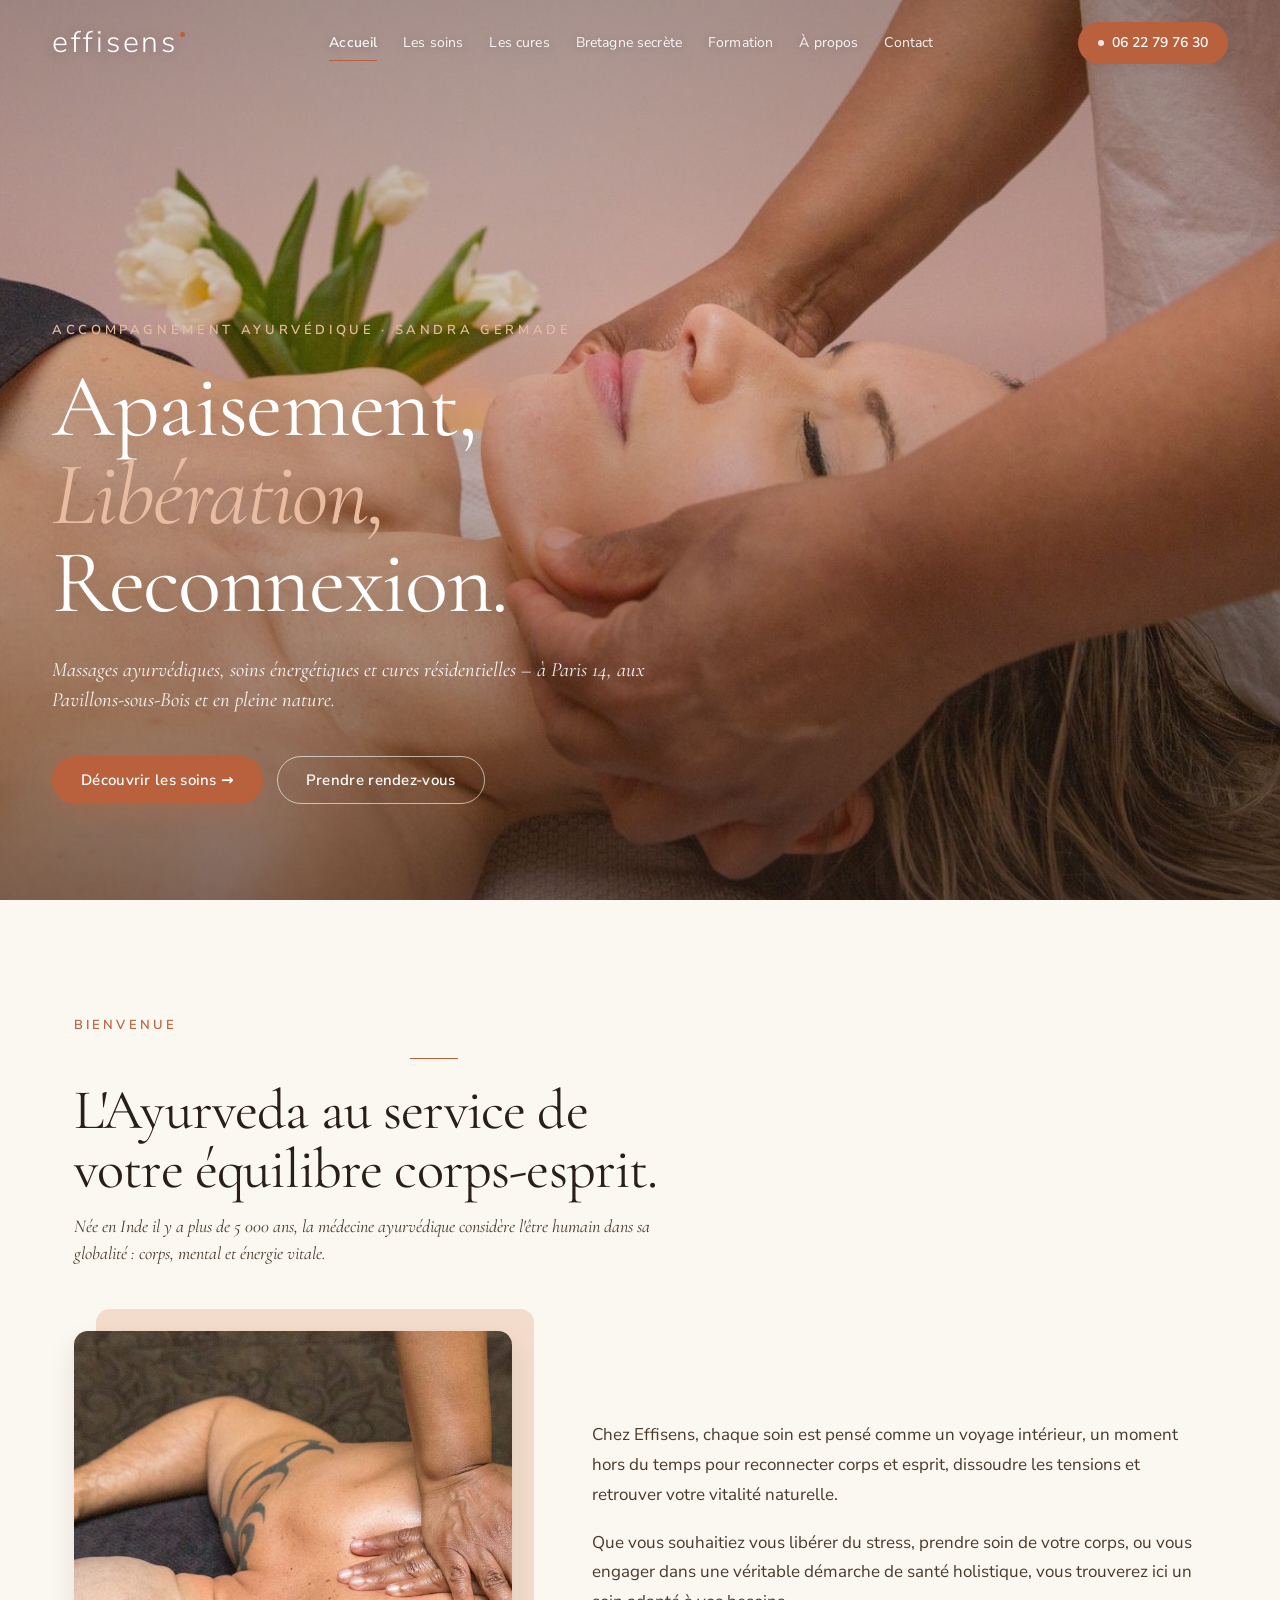
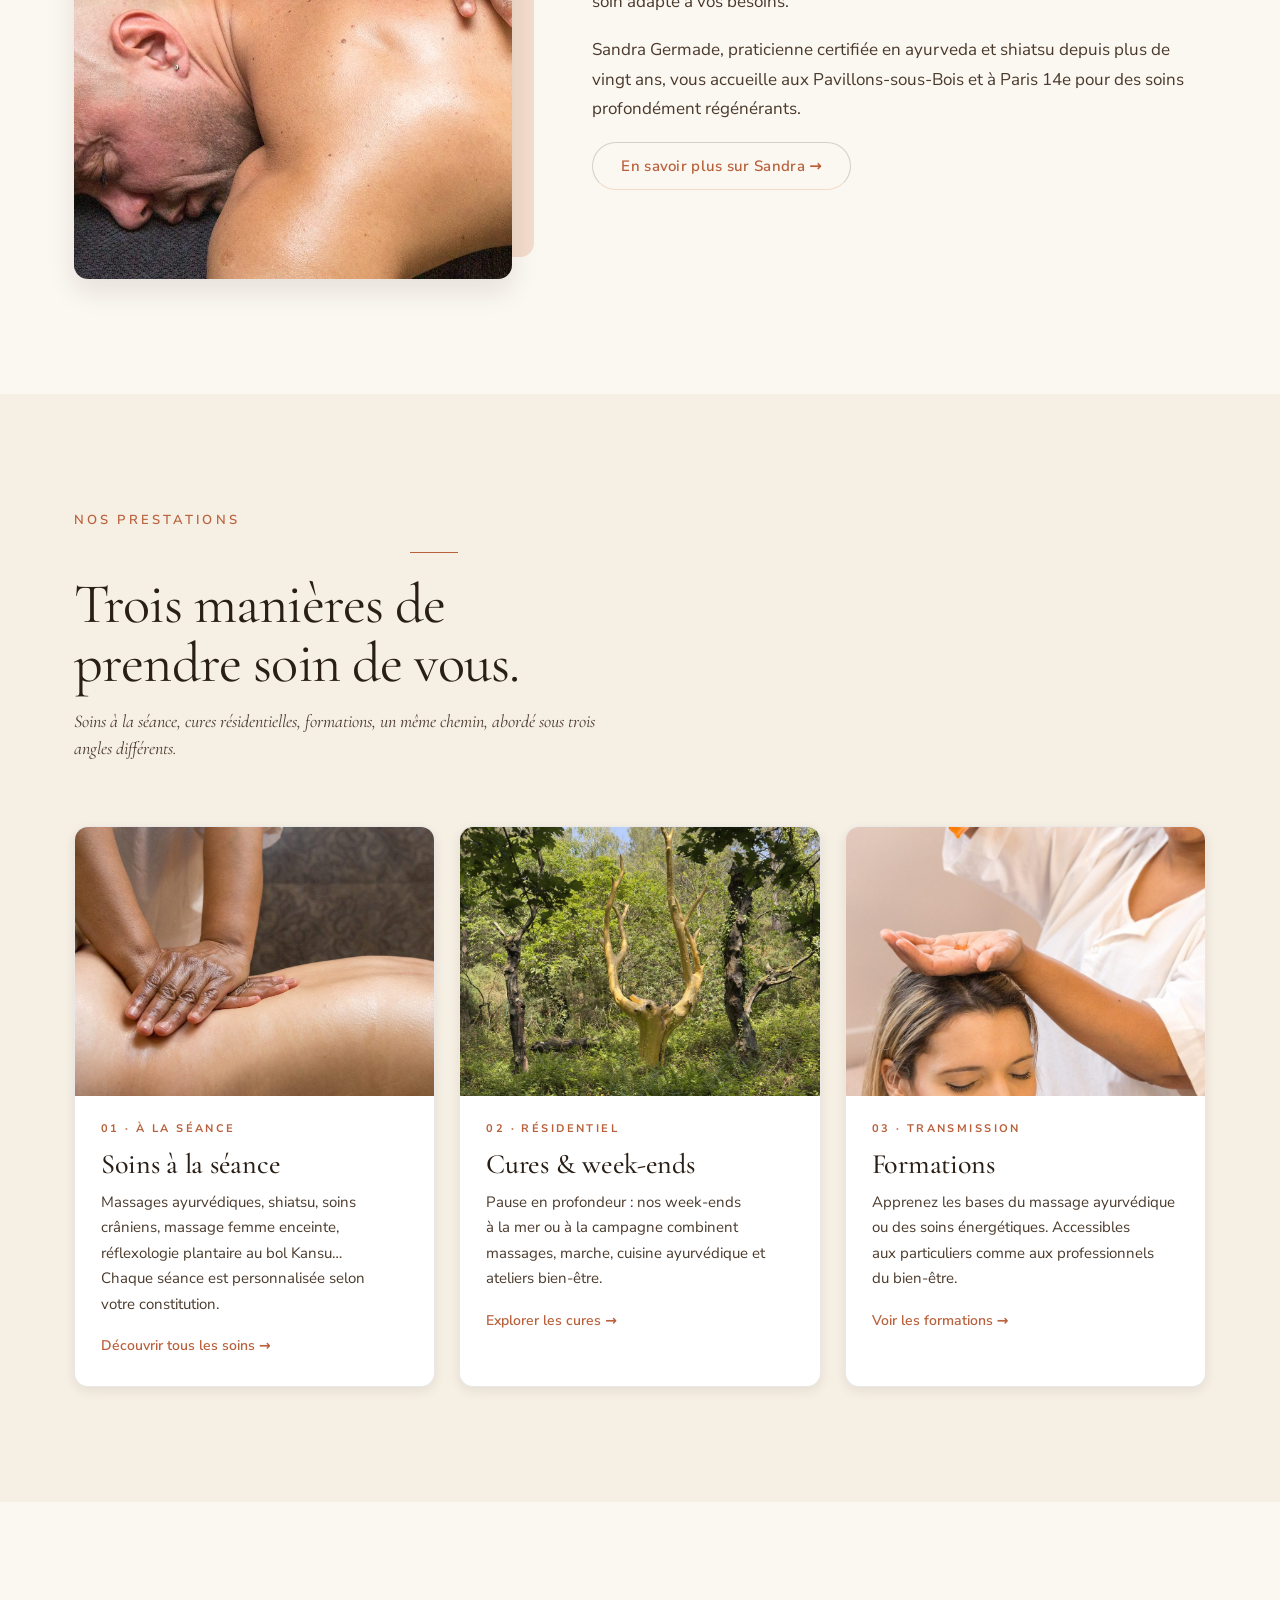
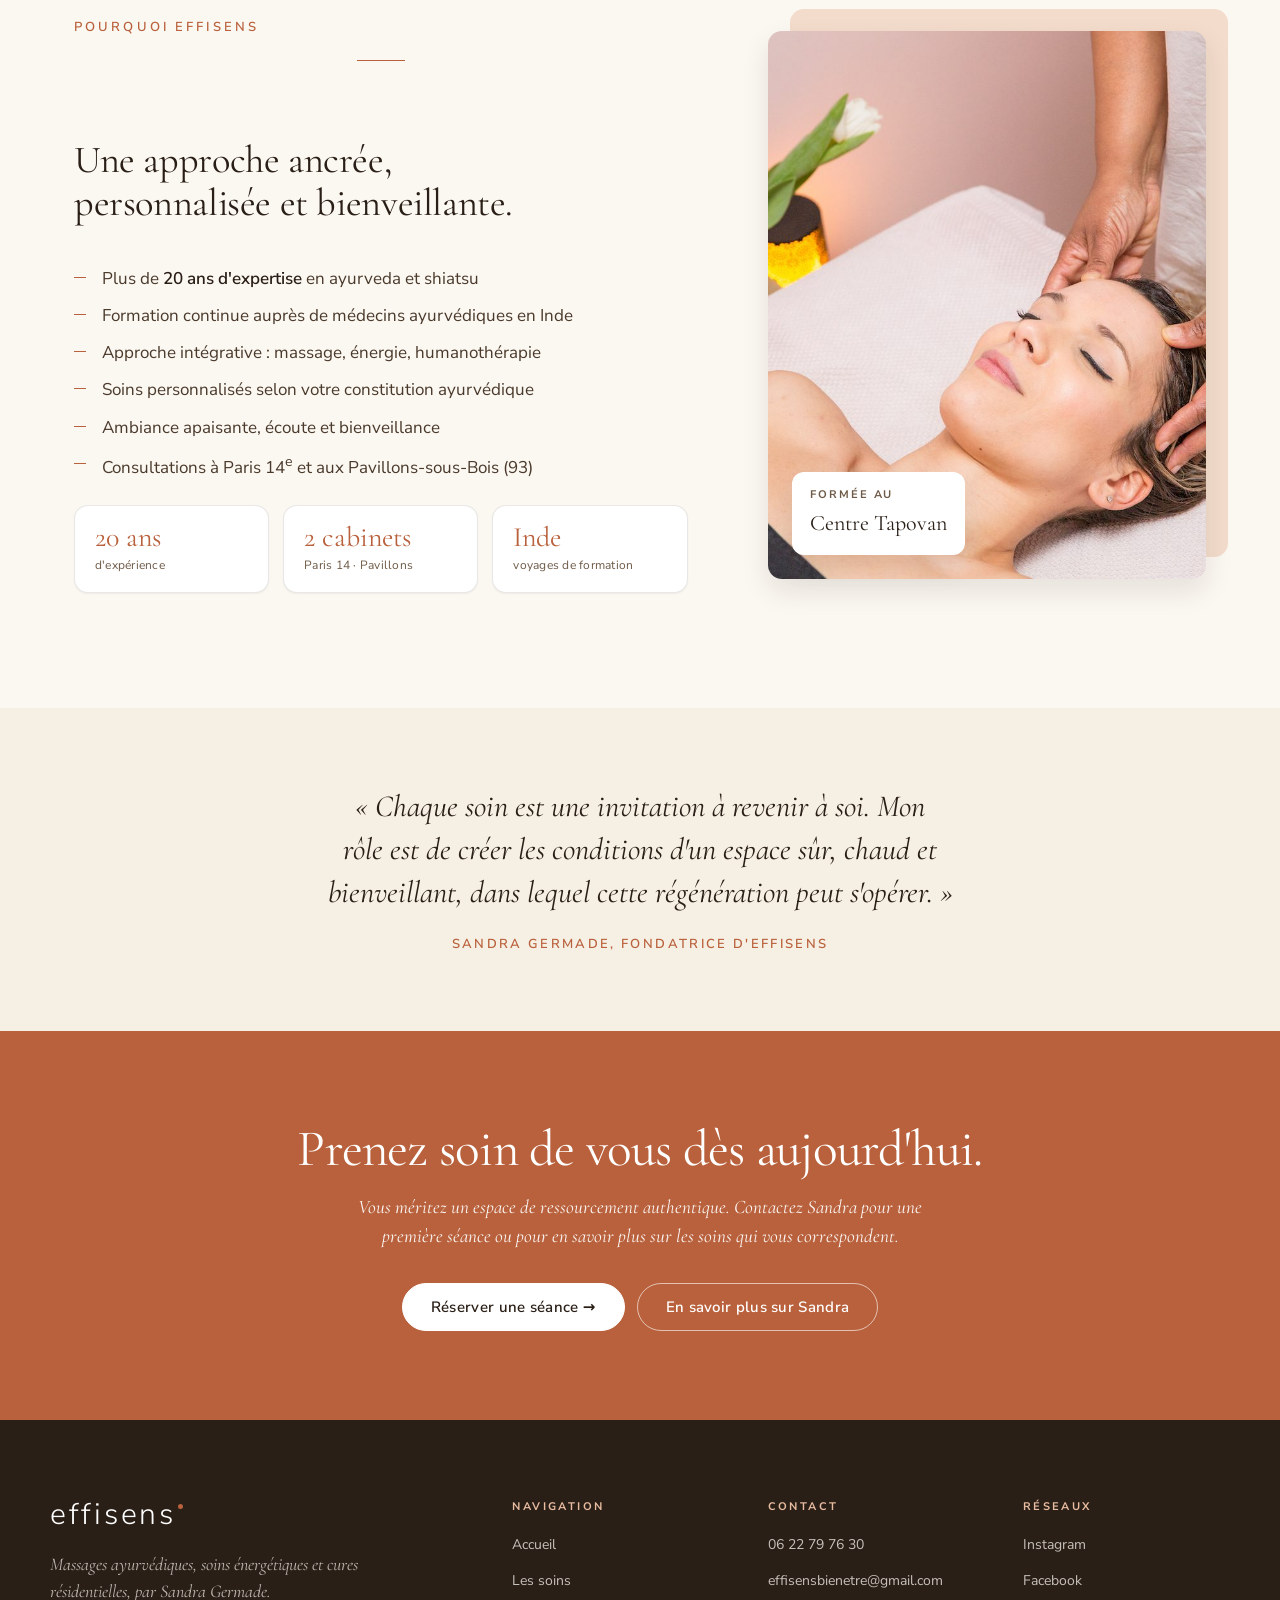
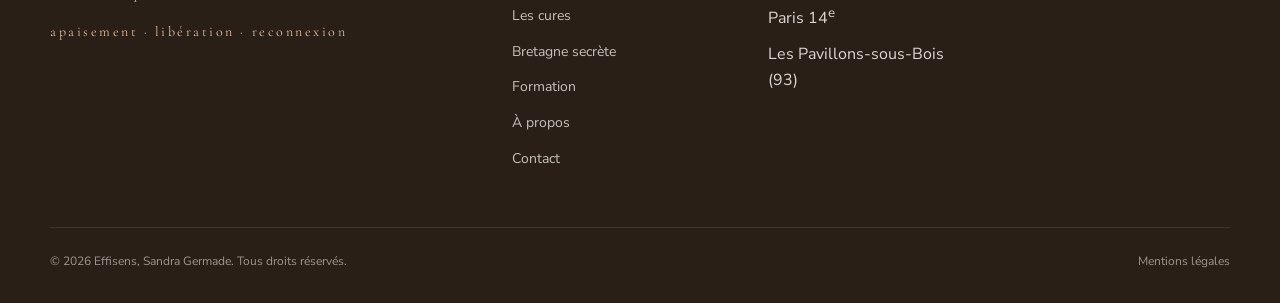
==== index.html @ 68554e36 "Add files via upload" ====
<!doctype html>
<html lang="fr">
<head>
  <meta charset="utf-8">
  <title>Effisens | Massages Ayurvédiques &amp; Soins Bien-Être – Paris &amp; IDF</title>
  <meta name="description" content="Découvrez Effisens : massages ayurvédiques, soins énergétiques, cures de bien-être et formations à Les Pavillons-sous-Bois et Paris 14e. Réservez votre séance dès aujourd'hui.">
  <meta name="viewport" content="width=device-width, initial-scale=1">
  <link rel="canonical" href="https://www.effisens.fr/">
  <link rel="icon" type="image/png" href="assets/img/schirchampi-icon.png">
  <link rel="stylesheet" href="assets/css/site.css">

  <!-- Open Graph -->
  <meta property="og:type" content="website">
  <meta property="og:locale" content="fr_FR">
  <meta property="og:site_name" content="Effisens">
  <meta property="og:title" content="Effisens, Massages Ayurvédiques &amp; Soins de Bien-Être">
  <meta property="og:description" content="Sandra Germade, praticienne certifiée en ayurveda et shiatsu depuis plus de 20 ans, vous accueille à Paris 14e et Les Pavillons-sous-Bois.">
  <meta property="og:url" content="https://www.effisens.fr/">
  <meta property="og:image" content="https://www.effisens.fr/assets/img/photos/abhyanga-1.jpg">
  <meta name="twitter:card" content="summary_large_image">

  <!-- Schema.org : LocalBusiness + HealthAndBeautyBusiness -->
  <script type="application/ld+json">
  {
    "@context": "https://schema.org",
    "@type": ["LocalBusiness", "HealthAndBeautyBusiness"],
    "name": "Effisens",
    "description": "Massages ayurvédiques, soins énergétiques, cures et formations en Île-de-France.",
    "image": "https://www.effisens.fr/assets/img/photos/abhyanga-1.jpg",
    "url": "https://www.effisens.fr/",
    "telephone": "+33-6-22-79-76-30",
    "email": "effisensbienetre@gmail.com",
    "founder": { "@type": "Person", "name": "Sandra Germade" },
    "areaServed": ["Paris", "Île-de-France", "Les Pavillons-sous-Bois"],
    "address": [
      { "@type": "PostalAddress", "addressLocality": "Les Pavillons-sous-Bois", "postalCode": "93320", "addressCountry": "FR" },
      { "@type": "PostalAddress", "addressLocality": "Paris", "postalCode": "75014", "addressCountry": "FR" }
    ],
    "openingHoursSpecification": [
      { "@type": "OpeningHoursSpecification", "dayOfWeek": ["Monday","Tuesday","Wednesday","Thursday","Friday"], "opens": "09:00", "closes": "19:00" },
      { "@type": "OpeningHoursSpecification", "dayOfWeek": ["Saturday"], "opens": "09:00", "closes": "17:00" }
    ],
    "sameAs": [
      "https://www.instagram.com/effisensbienetre",
      "https://www.facebook.com/effisens"
    ]
  }
  </script>
</head>
<body>

  <!-- Header (transparent over hero) -->
  <header class="header transparent-light">
    <div class="row">
      <a href="index.html" class="wordmark-link" aria-label="effisens, accueil">
        <span class="wordmark">effisens</span><span class="wordmark-dot"></span>
      </a>
      <nav class="nav" aria-label="Navigation principale">
        <a href="index.html" class="active">Accueil</a>
        <a href="les-soins.html">Les soins</a>
        <a href="les-cures.html">Les cures</a>
        <a href="bretagne-secrete.html">Bretagne secrète</a>
        <a href="formation.html">Formation</a>
        <a href="a-propos.html">À propos</a>
        <a href="contact.html">Contact</a>
      </nav>
      <a href="tel:+33622797630" class="cta-phone"><span class="dot"></span>06 22 79 76 30</a>
      <button class="nav-toggle" aria-label="Menu" aria-expanded="false">
        <svg width="24" height="24" viewBox="0 0 24 24" fill="none" stroke="currentColor" stroke-width="1.6" stroke-linecap="round"><path d="M4 7h16M4 12h16M4 17h16"/></svg>
      </button>
    </div>
  </header>

  <!-- HERO -->
  <section class="hero">
    <img class="hero__bg" src="assets/img/photos/sandra-studio-2.jpg" alt="">
    <div class="hero__overlay"></div>
    <div class="hero__inner">
      <div class="hero__body">
        <p class="hero__eyebrow reveal">accompagnement ayurvédique · sandra germade</p>
        <h1 class="hero__title reveal">Apaisement,<br><em>Libération,</em><br>Reconnexion.</h1>
        <p class="hero__lede reveal">
          Massages ayurvédiques, soins énergétiques et cures résidentielles –
          à Paris 14, aux Pavillons-sous-Bois et en pleine nature.
        </p>
        <div class="hero__ctas reveal">
          <a class="btn btn-primary" href="les-soins.html">Découvrir les soins  →</a>
          <a class="btn btn-ghost-light" href="contact.html">Prendre rendez-vous</a>
        </div>
      </div>
    </div>
  </section>

  <!-- INTRODUCTION -->
  <section class="section section--paper">
    <div class="container">
      <div class="opener reveal">
        <div class="eyebrow">bienvenue</div>
        <hr class="rule">
        <h2>L'Ayurveda au service de votre équilibre corps-esprit.</h2>
        <p class="lede">
          Née en Inde il y a plus de 5 000 ans, la médecine ayurvédique considère l'être humain dans sa globalité : corps, mental et énergie vitale.
        </p>
      </div>

      <div class="spacer-md"></div>

      <div class="split">
        <div class="split-media reveal">
          <div class="accent-bg" aria-hidden="true"></div>
          <img src="assets/img/photos/abhyanga-1.jpg" alt="Sandra Germade réalisant un massage ayurvédique Abhyanga">
        </div>
        <div class="prose reveal">
          <p>
            Chez Effisens, chaque soin est pensé comme un voyage intérieur, un moment hors du temps pour reconnecter corps et esprit,
            dissoudre les tensions et retrouver votre vitalité naturelle.
          </p>
          <p>
            Que vous souhaitiez vous libérer du stress, prendre soin de votre corps, ou vous engager dans une véritable démarche de santé holistique,
            vous trouverez ici un soin adapté à vos besoins.
          </p>
          <p>
            Sandra Germade, praticienne certifiée en ayurveda et shiatsu depuis plus de vingt ans,
            vous accueille aux Pavillons-sous-Bois et à Paris 14e pour des soins profondément régénérants.
          </p>
          <a class="btn btn-ghost" href="a-propos.html">En savoir plus sur Sandra  →</a>
        </div>
      </div>
    </div>
  </section>

  <!-- TROIS OFFRES / PILIERS -->
  <section class="section section--paper-2">
    <div class="container">
      <div class="opener reveal">
        <div class="eyebrow">nos prestations</div>
        <hr class="rule">
        <h2>Trois manières de prendre soin de vous.</h2>
        <p class="lede">
          Soins à la séance, cures résidentielles, formations, un même chemin, abordé sous trois angles différents.
        </p>
      </div>

      <div class="pillars">
        <article class="card reveal">
          <div class="card__media"><img src="assets/img/photos/abhyanga-3.jpg" alt="Massage ayurvédique Abhyanga"></div>
          <div class="card__body">
            <div class="card__eyebrow">01 · à la séance</div>
            <h3 class="card__title">Soins à la séance</h3>
            <p>Massages ayurvédiques, shiatsu, soins crâniens, massage femme enceinte, réflexologie plantaire au bol Kansu… Chaque séance est personnalisée selon votre constitution.</p>
            <a class="card__cta" href="les-soins.html">Découvrir tous les soins  →</a>
          </div>
        </article>

        <article class="card reveal">
          <div class="card__media"><img src="assets/img/broceliande/foret-lumiere.jpg" alt="Cure ayurvédique Effisens en forêt de Brocéliande"></div>
          <div class="card__body">
            <div class="card__eyebrow">02 · résidentiel</div>
            <h3 class="card__title">Cures &amp; week-ends</h3>
            <p>Pause en profondeur : nos week-ends à la mer ou à la campagne combinent massages, marche, cuisine ayurvédique et ateliers bien-être.</p>
            <a class="card__cta" href="les-cures.html">Explorer les cures  →</a>
          </div>
        </article>

        <article class="card reveal">
          <div class="card__media"><img src="assets/img/photos/schirchampi-2.jpg" alt="Formation massage ayurvédique"></div>
          <div class="card__body">
            <div class="card__eyebrow">03 · transmission</div>
            <h3 class="card__title">Formations</h3>
            <p>Apprenez les bases du massage ayurvédique ou des soins énergétiques. Accessibles aux particuliers comme aux professionnels du bien-être.</p>
            <a class="card__cta" href="formation.html">Voir les formations  →</a>
          </div>
        </article>
      </div>
    </div>
  </section>

  <!-- POURQUOI EFFISENS -->
  <section class="section section--paper">
    <div class="container">
      <div class="split split--reverse">
        <div class="prose reveal">
          <div class="opener" style="max-width:none">
            <div class="eyebrow">pourquoi Effisens</div>
            <hr class="rule">
            <h2>Une approche ancrée, personnalisée et bienveillante.</h2>
          </div>
          <ul style="margin-top:24px">
            <li>Plus de <strong>20 ans d'expertise</strong> en ayurveda et shiatsu</li>
            <li>Formation continue auprès de médecins ayurvédiques en Inde</li>
            <li>Approche intégrative : massage, énergie, humanothérapie</li>
            <li>Soins personnalisés selon votre constitution ayurvédique</li>
            <li>Ambiance apaisante, écoute et bienveillance</li>
            <li>Consultations à Paris 14<sup>e</sup> et aux Pavillons-sous-Bois (93)</li>
          </ul>
          <div class="stats">
            <div class="stat"><div class="num">20 ans</div><div class="lab">d'expérience</div></div>
            <div class="stat"><div class="num">2 cabinets</div><div class="lab">Paris 14 · Pavillons</div></div>
            <div class="stat"><div class="num">Inde</div><div class="lab">voyages de formation</div></div>
          </div>
        </div>
        <div class="split-media reveal">
          <div class="accent-bg" aria-hidden="true"></div>
          <img src="assets/img/photos/schirchampi-4.jpg" alt="Sandra Germade, praticienne Ayurvéda">
          <div class="badge">
            <div class="label">formée au</div>
            <div class="value">Centre Tapovan</div>
          </div>
        </div>
      </div>
    </div>
  </section>

  <!-- TÉMOIGNAGE PHARE -->
  <section class="pull-quote">
    <blockquote>
      «&nbsp;Chaque soin est une invitation à revenir à soi. Mon rôle est de créer les conditions d'un espace sûr, chaud et bienveillant, dans lequel cette régénération peut s'opérer.&nbsp;»
    </blockquote>
    <cite>Sandra Germade, Fondatrice d'Effisens</cite>
  </section>

  <!-- CTA -->
  <section class="cta-strip">
    <h2>Prenez soin de vous dès aujourd'hui.</h2>
    <p>Vous méritez un espace de ressourcement authentique. Contactez Sandra pour une première séance ou pour en savoir plus sur les soins qui vous correspondent.</p>
    <div class="btns">
      <a class="btn btn-secondary" href="contact.html" style="background:#fff;color:var(--ink-900);border-color:#fff">Réserver une séance  →</a>
      <a class="btn btn-ghost-light" href="a-propos.html">En savoir plus sur Sandra</a>
    </div>
  </section>

  <!-- FOOTER -->
  <footer class="footer">
    <div class="footer-inner">
      <div class="brand">
        <a href="index.html" class="wordmark-link" aria-label="effisens, accueil">
          <span class="wordmark" style="color:#fff">effisens</span><span class="wordmark-dot"></span>
        </a>
        <p class="tagline">Massages ayurvédiques, soins énergétiques et cures résidentielles, par Sandra Germade.</p>
        <p class="mantra">apaisement · libération · reconnexion</p>
      </div>
      <div>
        <h4>Navigation</h4>
        <ul>
          <li><a href="index.html">Accueil</a></li>
          <li><a href="les-soins.html">Les soins</a></li>
          <li><a href="les-cures.html">Les cures</a></li>
          <li><a href="bretagne-secrete.html">Bretagne secrète</a></li>
          <li><a href="formation.html">Formation</a></li>
          <li><a href="a-propos.html">À propos</a></li>
          <li><a href="contact.html">Contact</a></li>
        </ul>
      </div>
      <div>
        <h4>Contact</h4>
        <ul>
          <li><a href="tel:+33622797630">06 22 79 76 30</a></li>
          <li><a href="mailto:effisensbienetre@gmail.com">effisensbienetre@gmail.com</a></li>
          <li>Paris 14<sup>e</sup></li>
          <li>Les Pavillons-sous-Bois (93)</li>
        </ul>
      </div>
      <div>
        <h4>Réseaux</h4>
        <ul>
          <li><a href="https://www.instagram.com/effisensbienetre" target="_blank" rel="noopener">Instagram</a></li>
          <li><a href="https://www.facebook.com/effisens" target="_blank" rel="noopener">Facebook</a></li>
        </ul>
      </div>
    </div>
    <div class="footer-bottom">
      <div>© <span id="year"></span> Effisens, Sandra Germade. Tous droits réservés.</div>
      <div><a href="mentions-legales.html">Mentions légales</a></div>
    </div>
  </footer>

  <script>document.getElementById('year').textContent = new Date().getFullYear();</script>
  <script src="assets/js/site.js" defer></script>
</body>
</html>
---- assets/css/site.css ----
/* ============================================================
   Effisens, Site stylesheet
   Built on tokens.css (Effisens Design System).
   ============================================================ */

@import url('./tokens.css');

/* ---------------- Reset / base ---------------- */
*, *::before, *::after { box-sizing: border-box; }
html { scroll-behavior: smooth; }
body {
  margin: 0;
  padding: 0;
  background: var(--paper);
  color: var(--fg-1);
  font-family: var(--font-body);
  -webkit-font-smoothing: antialiased;
  text-rendering: optimizeLegibility;
}
img { max-width: 100%; display: block; }
button { font-family: inherit; }
section[id] { scroll-margin-top: 88px; }

/* ---------------- Container & rhythm ---------------- */
.container { max-width: 1180px; margin: 0 auto; padding: 0 24px; }
.container-narrow { max-width: 760px; margin: 0 auto; padding: 0 24px; }

.section { padding: clamp(64px, 9vw, 128px) 0; }
.section--paper { background: var(--paper); }
.section--paper-2 { background: var(--paper-2); }
.section--ink { background: var(--ink-900); color: var(--paper); }
.section--ink h1, .section--ink h2, .section--ink h3, .section--ink h4 { color: #fff; }

/* ---------------- Section opener (eyebrow + rule + title + lede) ---------------- */
.opener { display: flex; flex-direction: column; gap: 14px; max-width: 720px; }
.opener.center { align-items: center; text-align: center; margin: 0 auto; max-width: 760px; }
.opener .eyebrow {
  font-family: var(--font-body);
  font-size: 13px;
  font-weight: 600;
  letter-spacing: 0.24em;
  text-transform: uppercase;
  color: var(--accent);
}
.opener .rule { width: 48px; height: 1px; background: var(--accent); border: 0; }
.opener h1, .opener h2 {
  font-family: var(--font-display);
  font-weight: 400;
  font-size: clamp(34px, 4.4vw, 60px);
  line-height: 1.05;
  letter-spacing: -0.015em;
  margin: 0;
  color: var(--fg-1);
  text-wrap: balance;
}
.opener .lede {
  font-family: var(--font-display);
  font-style: italic;
  font-size: clamp(18px, 1.4vw, 22px);
  line-height: 1.5;
  color: var(--fg-2);
  margin: 0;
  max-width: 620px;
}
.section--ink .opener .eyebrow,
.section--ink .opener .rule { color: var(--terracotta-200); background: var(--terracotta-200); }
.section--ink .opener .lede { color: rgba(255,255,255,0.85); }

/* ---------------- Header ---------------- */
.header {
  position: fixed; top: 0; left: 0; right: 0; z-index: 80;
  background: rgba(251, 247, 241, 0);
  border-bottom: 1px solid transparent;
  transition: background 280ms var(--ease-out),
              border-color 280ms var(--ease-out),
              backdrop-filter 280ms var(--ease-out),
              padding 280ms var(--ease-out);
}
.header.scrolled,
.header.solid {
  background: rgba(251, 247, 241, 0.86);
  backdrop-filter: blur(14px);
  -webkit-backdrop-filter: blur(14px);
  border-bottom: 1px solid var(--border-1);
}
.header .row {
  max-width: 1240px; margin: 0 auto;
  padding: 22px 32px;
  display: flex; align-items: center; justify-content: space-between; gap: 24px;
  transition: padding 280ms var(--ease-out);
}
.header.scrolled .row,
.header.solid .row { padding: 14px 32px; }
.wordmark-link { display: inline-flex; align-items: flex-start; gap: 2px; text-decoration: none; line-height: 1; }
.wordmark {
  font-family: var(--font-body);
  font-weight: 300;
  font-size: 30px;
  letter-spacing: 0.09em;
  text-transform: lowercase;
  color: var(--ink-900);
  transition: color 280ms var(--ease-out), font-size 280ms var(--ease-out);
}
.wordmark-dot {
  width: 5px; height: 5px; border-radius: 50%;
  background: var(--terracotta-500);
  margin-top: 4px;
}
.header.transparent-light .wordmark { color: #fff; text-shadow: 0 1px 12px rgba(0,0,0,0.25); }
.header.scrolled .wordmark,
.header.solid .wordmark { color: var(--ink-900); font-size: 26px; text-shadow: none; }

.nav { display: flex; gap: 26px; align-items: center; }
.nav a {
  font-family: var(--font-body);
  font-size: 14px;
  font-weight: 400;
  letter-spacing: 0.01em;
  color: var(--fg-2);
  text-decoration: none;
  padding: 6px 0;
  border-bottom: 1px solid transparent;
  transition: color 220ms var(--ease-out), border-color 220ms var(--ease-out);
}
.header.transparent-light .nav a { color: rgba(255,255,255,0.92); text-shadow: 0 1px 8px rgba(0,0,0,0.25); }
.header.scrolled .nav a,
.header.solid .nav a { color: var(--fg-2); text-shadow: none; }
.nav a:hover { color: var(--accent); }
.nav a.active { color: var(--accent); font-weight: 600; border-bottom-color: var(--accent); }

.cta-phone {
  display: inline-flex; align-items: center; gap: 8px;
  font-family: var(--font-body); font-size: 14px; font-weight: 600;
  color: #fff; background: var(--accent);
  padding: 10px 20px; border-radius: 999px;
  text-decoration: none; box-shadow: var(--shadow-2);
  transition: background 220ms var(--ease-out);
}
.cta-phone:hover { background: var(--accent-hover); color: #fff; text-decoration: none; }
.cta-phone .dot { width: 6px; height: 6px; border-radius: 50%; background: rgba(255,255,255,0.85); }

/* Mobile nav toggle */
.nav-toggle {
  display: none;
  background: none; border: 0; padding: 8px; cursor: pointer;
  color: var(--fg-1);
}
.nav-toggle svg { display: block; }
.header.transparent-light .nav-toggle { color: #fff; }

@media (max-width: 880px) {
  .nav { display: none; }
  .cta-phone { display: none; }
  .nav-toggle { display: inline-flex; }
  .header .row { padding: 16px 20px; }
  .nav.open {
    display: flex; flex-direction: column; gap: 0;
    position: absolute; top: 100%; left: 0; right: 0;
    background: var(--paper); border-bottom: 1px solid var(--border-1);
    padding: 12px 20px 20px;
  }
  .nav.open a {
    padding: 12px 0; border-bottom: 1px solid var(--border-1);
    color: var(--fg-1);
  }
  .nav.open a:last-child { border-bottom: 0; }
}

/* ---------------- Buttons ---------------- */
.btn {
  display: inline-flex; align-items: center; gap: 10px;
  font-family: var(--font-body); font-weight: 600; font-size: 15px;
  padding: 14px 28px; border-radius: 999px; border: 1px solid transparent;
  cursor: pointer; text-decoration: none;
  transition: background 220ms var(--ease-out), color 220ms var(--ease-out),
              border-color 220ms var(--ease-out), box-shadow 220ms var(--ease-out);
  letter-spacing: 0.02em; line-height: 1.2;
}
.btn-primary { background: var(--accent); color: #fff; box-shadow: 0 10px 30px -8px rgba(185,97,60,0.45); }
.btn-primary:hover { background: var(--accent-hover); color: #fff; text-decoration: none; }
.btn-secondary { background: var(--paper-2); color: var(--ink-900); border-color: var(--ink-900); }
.btn-secondary:hover { background: var(--ink-900); color: #fff; text-decoration: none; }
.btn-ghost { background: transparent; color: var(--fg-1); border-color: var(--border-2); }
.btn-ghost:hover { color: var(--accent); border-color: var(--accent); text-decoration: none; }
.btn-ghost-light { background: transparent; color: #fff; border-color: rgba(255,255,255,0.6); }
.btn-ghost-light:hover { background: rgba(255,255,255,0.1); color: #fff; text-decoration: none; }

/* ---------------- Hero (per-page) ---------------- */
.hero {
  position: relative;
  min-height: 100vh;
  overflow: hidden;
  background: var(--ink-900);
  isolation: isolate;
}
.hero--short { min-height: 70vh; }
.hero__bg {
  position: absolute; inset: 0;
  width: 100%; height: 100%;
  object-fit: cover;
  transform: scale(1.04);
  z-index: -2;
}
.hero__overlay {
  position: absolute; inset: 0;
  background: linear-gradient(180deg, rgba(42,31,23,0.35) 0%, rgba(42,31,23,0.15) 35%, rgba(42,31,23,0.55) 100%);
  z-index: -1;
}
.hero__inner {
  position: relative;
  max-width: 1240px; margin: 0 auto;
  padding: 0 32px;
  min-height: inherit;
  display: flex; align-items: flex-end;
  color: #fff;
}
.hero--short .hero__inner { align-items: center; padding-top: 140px; padding-bottom: 80px; min-height: 70vh; }
.hero__body { max-width: 780px; padding-bottom: 96px; }
.hero--short .hero__body { padding-bottom: 0; }
.hero__eyebrow {
  font-family: var(--font-body); font-size: 13px; font-weight: 600;
  letter-spacing: 0.28em; text-transform: uppercase;
  color: var(--terracotta-200);
  margin: 0 0 22px;
}
.hero__title {
  font-family: var(--font-display); font-weight: 400;
  font-size: clamp(46px, 7vw, 112px); line-height: 0.98;
  letter-spacing: -0.015em; margin: 0;
  color: #fff;
  text-shadow: 0 2px 30px rgba(0,0,0,0.2);
  text-wrap: balance;
}
.hero__title em { font-style: italic; color: var(--terracotta-200); }
.hero__lede {
  font-family: var(--font-display); font-style: italic;
  font-size: clamp(18px, 1.6vw, 26px); line-height: 1.5;
  margin: 28px 0 0; max-width: 600px;
  color: rgba(255,255,255,0.94);
}
.hero__ctas { display: flex; gap: 14px; flex-wrap: wrap; margin-top: 40px; }

/* ---------------- Cards ---------------- */
.cards-grid { display: grid; gap: 24px; }
.cards-grid--3 { grid-template-columns: repeat(3, 1fr); }
.cards-grid--2 { grid-template-columns: repeat(2, 1fr); }
.cards-grid--4 { grid-template-columns: repeat(4, 1fr); }
@media (max-width: 980px) {
  .cards-grid--3, .cards-grid--4 { grid-template-columns: repeat(2, 1fr); }
}
@media (max-width: 640px) {
  .cards-grid--2, .cards-grid--3, .cards-grid--4 { grid-template-columns: 1fr; }
}

.card {
  background: #fff;
  border: 1px solid var(--border-1);
  border-radius: 14px;
  box-shadow: var(--shadow-2);
  overflow: hidden;
  display: flex; flex-direction: column;
  transition: box-shadow var(--dur-base) var(--ease-out);
}
.card:hover { box-shadow: var(--shadow-3); }
.card__media { overflow: hidden; aspect-ratio: 4 / 3; }
.card__media img {
  width: 100%; height: 100%; object-fit: cover;
  transition: transform var(--dur-slow) var(--ease-out);
}
.card:hover .card__media img { transform: scale(1.04); }
.card__body { padding: 24px 26px 28px; display: flex; flex-direction: column; gap: 10px; flex: 1; }
.card__eyebrow {
  font-family: var(--font-body); font-size: 11px; font-weight: 700;
  letter-spacing: 0.22em; text-transform: uppercase;
  color: var(--accent);
}
.card__title {
  font-family: var(--font-display); font-weight: 500;
  font-size: 28px; line-height: 1.15;
  margin: 0; color: var(--fg-1);
}
.card__body p {
  font-family: var(--font-body); font-size: 15px; line-height: 1.7;
  color: var(--fg-2); margin: 0;
}
.card__meta {
  display: flex; align-items: center; gap: 10px;
  margin-top: 8px;
  font-size: 13px; font-weight: 600;
  color: var(--accent); letter-spacing: 0.02em;
}
.card__meta .pip {
  width: 4px; height: 4px; border-radius: 50%;
  background: var(--terracotta-300);
}
.card__cta {
  margin-top: 8px;
  font-family: var(--font-body); font-size: 14px; font-weight: 600;
  color: var(--accent); text-decoration: none;
}
.card__cta:hover { text-decoration: underline; text-underline-offset: 3px; }

/* ---------------- Prose / Long-form ---------------- */
.prose { max-width: 720px; }
.prose h2 {
  font-family: var(--font-display); font-weight: 400;
  font-size: clamp(28px, 3vw, 40px);
  line-height: 1.12; margin: 56px 0 16px;
  letter-spacing: -0.01em; color: var(--fg-1);
}
.prose h3 {
  font-family: var(--font-display); font-weight: 500;
  font-size: clamp(22px, 2vw, 28px);
  margin: 36px 0 12px; color: var(--fg-1); line-height: 1.25;
}
.prose p {
  font-family: var(--font-body); font-size: 17px;
  line-height: 1.75; color: var(--fg-2);
  margin: 0 0 18px; text-wrap: pretty;
}
.prose ul {
  list-style: none; padding: 0; margin: 0 0 24px;
  display: flex; flex-direction: column; gap: 10px;
}
.prose ul li {
  font-family: var(--font-body); font-size: 17px; line-height: 1.6;
  color: var(--fg-2); padding-left: 28px; position: relative;
}
.prose ul li::before {
  content: ""; position: absolute; left: 0; top: 12px;
  width: 12px; height: 1px; background: var(--accent);
}
.prose strong { color: var(--fg-1); font-weight: 600; }
.prose a { color: var(--accent); text-decoration: none; border-bottom: 1px solid var(--accent-soft); }
.prose a:hover { border-bottom-color: var(--accent); }

.prose-meta {
  font-family: var(--font-body); font-size: 14px; font-weight: 600;
  color: var(--accent); letter-spacing: 0.02em;
  margin: 8px 0 24px;
}
.prose-meta .pip { display: inline-block; width: 4px; height: 4px; border-radius: 50%; background: var(--terracotta-300); margin: 0 10px; vertical-align: middle; }

/* ---------------- Two-column layouts ---------------- */
.split {
  display: grid;
  grid-template-columns: 5fr 7fr;
  gap: 80px;
  align-items: center;
}
.split--reverse { grid-template-columns: 7fr 5fr; }
@media (max-width: 880px) {
  .split, .split--reverse { grid-template-columns: 1fr; gap: 40px; }
}
.split-media { position: relative; }
.split-media img {
  width: 100%; aspect-ratio: 4 / 5;
  object-fit: cover; border-radius: 14px;
  box-shadow: var(--shadow-3);
}
.split-media .accent-bg {
  position: absolute; inset: -22px -22px 22px 22px;
  background: var(--terracotta-100); border-radius: 14px; z-index: 0;
}
.split-media img { position: relative; z-index: 1; }
.split-media .badge {
  position: absolute; bottom: 24px; left: 24px; z-index: 2;
  background: #fff; padding: 14px 18px; border-radius: 12px;
  box-shadow: var(--shadow-3);
}
.split-media .badge .label {
  font-family: var(--font-body); font-size: 11px; font-weight: 700;
  color: var(--fg-3); letter-spacing: 0.18em; text-transform: uppercase;
}
.split-media .badge .value {
  font-family: var(--font-display); font-size: 22px;
  color: var(--fg-1); margin-top: 2px;
}

/* ---------------- Stat chips ---------------- */
.stats { display: flex; gap: 14px; margin-top: 24px; flex-wrap: wrap; }
.stat {
  background: #fff; border-radius: 14px;
  padding: 16px 20px;
  border: 1px solid var(--border-1);
  box-shadow: var(--shadow-1);
  flex: 1; min-width: 130px;
}
.stat .num {
  font-family: var(--font-display); font-size: 28px;
  color: var(--accent); line-height: 1.1;
}
.stat .lab {
  font-family: var(--font-body); font-size: 12px;
  color: var(--fg-3); margin-top: 4px; letter-spacing: 0.02em;
}

/* ---------------- FAQ accordion ---------------- */
.faq { display: flex; flex-direction: column; max-width: 820px; margin: 0 auto; }
.faq details {
  border-bottom: 1px solid var(--border-1);
  padding: 22px 0;
}
.faq details summary {
  list-style: none;
  cursor: pointer;
  display: flex; align-items: center; justify-content: space-between; gap: 24px;
  font-family: var(--font-display); font-weight: 500;
  font-size: clamp(18px, 1.7vw, 22px);
  color: var(--fg-1);
  line-height: 1.3;
}
.faq details summary::-webkit-details-marker { display: none; }
.faq details summary::after {
  content: "+"; font-family: var(--font-body); font-weight: 300;
  font-size: 28px; color: var(--accent);
  transition: transform 240ms var(--ease-out);
}
.faq details[open] summary::after { content: "−"; }
.faq details p {
  font-family: var(--font-body); font-size: 16px; line-height: 1.7;
  color: var(--fg-2); margin: 14px 0 0; max-width: 720px;
}

/* ---------------- Newsletter / CTA strip ---------------- */
.cta-strip {
  background: var(--accent);
  color: #fff;
  padding: clamp(56px, 7vw, 96px) 24px;
  text-align: center;
}
.cta-strip h2 {
  font-family: var(--font-display); font-weight: 400;
  font-size: clamp(32px, 4vw, 52px); line-height: 1.1;
  margin: 0 0 16px; color: #fff;
  letter-spacing: -0.015em; text-wrap: balance;
}
.cta-strip p {
  font-family: var(--font-display); font-style: italic;
  font-size: clamp(18px, 1.5vw, 22px); line-height: 1.5;
  color: rgba(255,255,255,0.94);
  margin: 0 auto 32px; max-width: 600px;
}
.cta-strip .btns { display: flex; gap: 12px; justify-content: center; flex-wrap: wrap; }

/* ---------------- Forms ---------------- */
.form { display: grid; gap: 16px; max-width: 720px; }
.form-row { display: grid; grid-template-columns: 1fr 1fr; gap: 16px; }
@media (max-width: 640px) { .form-row { grid-template-columns: 1fr; } }
.field { display: flex; flex-direction: column; gap: 6px; }
.field label {
  font-family: var(--font-body); font-size: 11px; font-weight: 700;
  text-transform: uppercase; letter-spacing: 0.18em;
  color: var(--fg-3);
}
.field input, .field select, .field textarea {
  font-family: var(--font-body); font-size: 16px;
  padding: 14px 16px;
  border: 1px solid var(--border-2);
  border-radius: 8px;
  background: var(--paper);
  color: var(--fg-1);
  transition: border-color 200ms var(--ease-out), box-shadow 200ms var(--ease-out);
}
.field textarea { resize: vertical; min-height: 140px; }
.field input:focus, .field select:focus, .field textarea:focus {
  outline: none;
  border-color: var(--accent);
  box-shadow: 0 0 0 3px var(--accent-soft);
}

/* ---------------- Info grid ---------------- */
.info-grid {
  display: grid; grid-template-columns: repeat(2, 1fr); gap: 24px;
}
@media (max-width: 640px) { .info-grid { grid-template-columns: 1fr; } }
.info-card {
  background: var(--paper); border: 1px solid var(--border-1);
  border-radius: 14px; padding: 28px;
  display: flex; flex-direction: column; gap: 8px;
}
.info-card h3 {
  font-family: var(--font-display); font-weight: 500;
  font-size: 22px; margin: 0; color: var(--fg-1); line-height: 1.25;
}
.info-card .meta {
  font-family: var(--font-body); font-size: 11px; font-weight: 700;
  text-transform: uppercase; letter-spacing: 0.22em;
  color: var(--accent);
}
.info-card p {
  font-family: var(--font-body); font-size: 15px; line-height: 1.7;
  color: var(--fg-2); margin: 0;
}
.info-card a { color: var(--accent); }

/* ---------------- Timeline ---------------- */
.timeline { display: flex; flex-direction: column; }
.timeline .step {
  display: grid; grid-template-columns: 120px 1fr;
  gap: 32px;
  padding: 24px 0;
  border-bottom: 1px solid var(--border-1);
}
.timeline .step:last-child { border-bottom: 0; }
.timeline .step .time {
  font-family: var(--font-display); font-size: 26px;
  color: var(--accent);
}
.timeline .step h4 {
  font-family: var(--font-display); font-weight: 500;
  font-size: 22px; margin: 0 0 6px; color: var(--fg-1);
}
.timeline .step p {
  font-family: var(--font-body); font-size: 15px; line-height: 1.7;
  color: var(--fg-2); margin: 0;
}
@media (max-width: 640px) {
  .timeline .step { grid-template-columns: 1fr; gap: 6px; }
}

/* ---------------- Pillars (3 image cards) ---------------- */
.pillars { display: grid; grid-template-columns: repeat(3, 1fr); gap: 24px; margin-top: 64px; }
@media (max-width: 880px) { .pillars { grid-template-columns: 1fr; } }

/* ---------------- Quote / testimonial ---------------- */
.quote {
  background: #fff; border: 1px solid var(--border-1);
  border-radius: 14px; box-shadow: var(--shadow-2);
  padding: 32px;
}
.quote blockquote {
  margin: 0; font-family: var(--font-display); font-style: italic;
  font-size: clamp(18px, 1.7vw, 22px); line-height: 1.6;
  color: var(--fg-1); text-wrap: pretty;
}
.quote .src {
  margin-top: 16px;
  font-family: var(--font-body); font-size: 13px; font-weight: 600;
  color: var(--accent); letter-spacing: 0.04em;
}

/* ---------------- Footer ---------------- */
.footer {
  background: var(--ink-900);
  color: rgba(251,247,241,0.85);
  padding: 80px 24px 32px;
}
.footer-inner {
  max-width: 1180px; margin: 0 auto;
  display: grid; grid-template-columns: 2fr 1fr 1fr 1fr;
  gap: 48px;
}
@media (max-width: 880px) {
  .footer-inner { grid-template-columns: 1fr 1fr; gap: 32px; }
}
@media (max-width: 520px) {
  .footer-inner { grid-template-columns: 1fr; }
}
.footer h4 {
  font-family: var(--font-body); font-size: 11px; font-weight: 700;
  letter-spacing: 0.22em; text-transform: uppercase;
  color: var(--terracotta-200);
  margin: 0 0 18px;
}
.footer ul { list-style: none; padding: 0; margin: 0; display: flex; flex-direction: column; gap: 10px; }
.footer a {
  font-family: var(--font-body); font-size: 14px;
  color: rgba(251,247,241,0.75); text-decoration: none;
  transition: color 200ms var(--ease-out);
}
.footer a:hover { color: var(--terracotta-200); text-decoration: none; }
.footer .brand .wordmark { color: #fff; }
.footer .tagline {
  font-family: var(--font-display); font-style: italic;
  font-size: 18px; line-height: 1.5;
  color: rgba(251,247,241,0.7);
  margin: 18px 0 0; max-width: 320px;
}
.footer .mantra {
  font-family: var(--font-display);
  font-size: 14px; letter-spacing: 0.18em;
  color: var(--terracotta-200); text-transform: lowercase;
  margin-top: 16px;
}
.footer-bottom {
  max-width: 1180px; margin: 56px auto 0;
  padding-top: 24px; border-top: 1px solid rgba(255,255,255,0.1);
  display: flex; justify-content: space-between; gap: 16px; flex-wrap: wrap;
  font-family: var(--font-body); font-size: 12px;
  color: rgba(251,247,241,0.55);
}
.footer-bottom a { font-size: 12px; color: rgba(251,247,241,0.55); }
.footer-bottom a:hover { color: var(--terracotta-200); }

/* ---------------- Reveal on scroll ---------------- */
.reveal {
  opacity: 0;
  transform: translateY(18px);
  transition: opacity 700ms var(--ease-out), transform 700ms var(--ease-out);
}
.reveal.shown { opacity: 1; transform: translateY(0); }

/* ---------------- Utilities ---------------- */
.center { text-align: center; }
.muted { color: var(--fg-3); }
.spacer-sm { height: 32px; }
.spacer-md { height: 64px; }
.spacer-lg { height: 96px; }

/* Quote block (full bleed sand) */
.pull-quote {
  background: var(--paper-2);
  padding: clamp(48px, 6vw, 96px) 24px;
  text-align: center;
}
.pull-quote blockquote {
  margin: 0 auto; max-width: 820px;
  font-family: var(--font-display); font-style: italic;
  font-size: clamp(22px, 2.4vw, 32px); line-height: 1.4;
  color: var(--fg-1); text-wrap: balance;
}
.pull-quote cite {
  display: block; margin-top: 20px; font-style: normal;
  font-family: var(--font-body); font-size: 13px; font-weight: 600;
  color: var(--accent); letter-spacing: 0.18em; text-transform: uppercase;
}
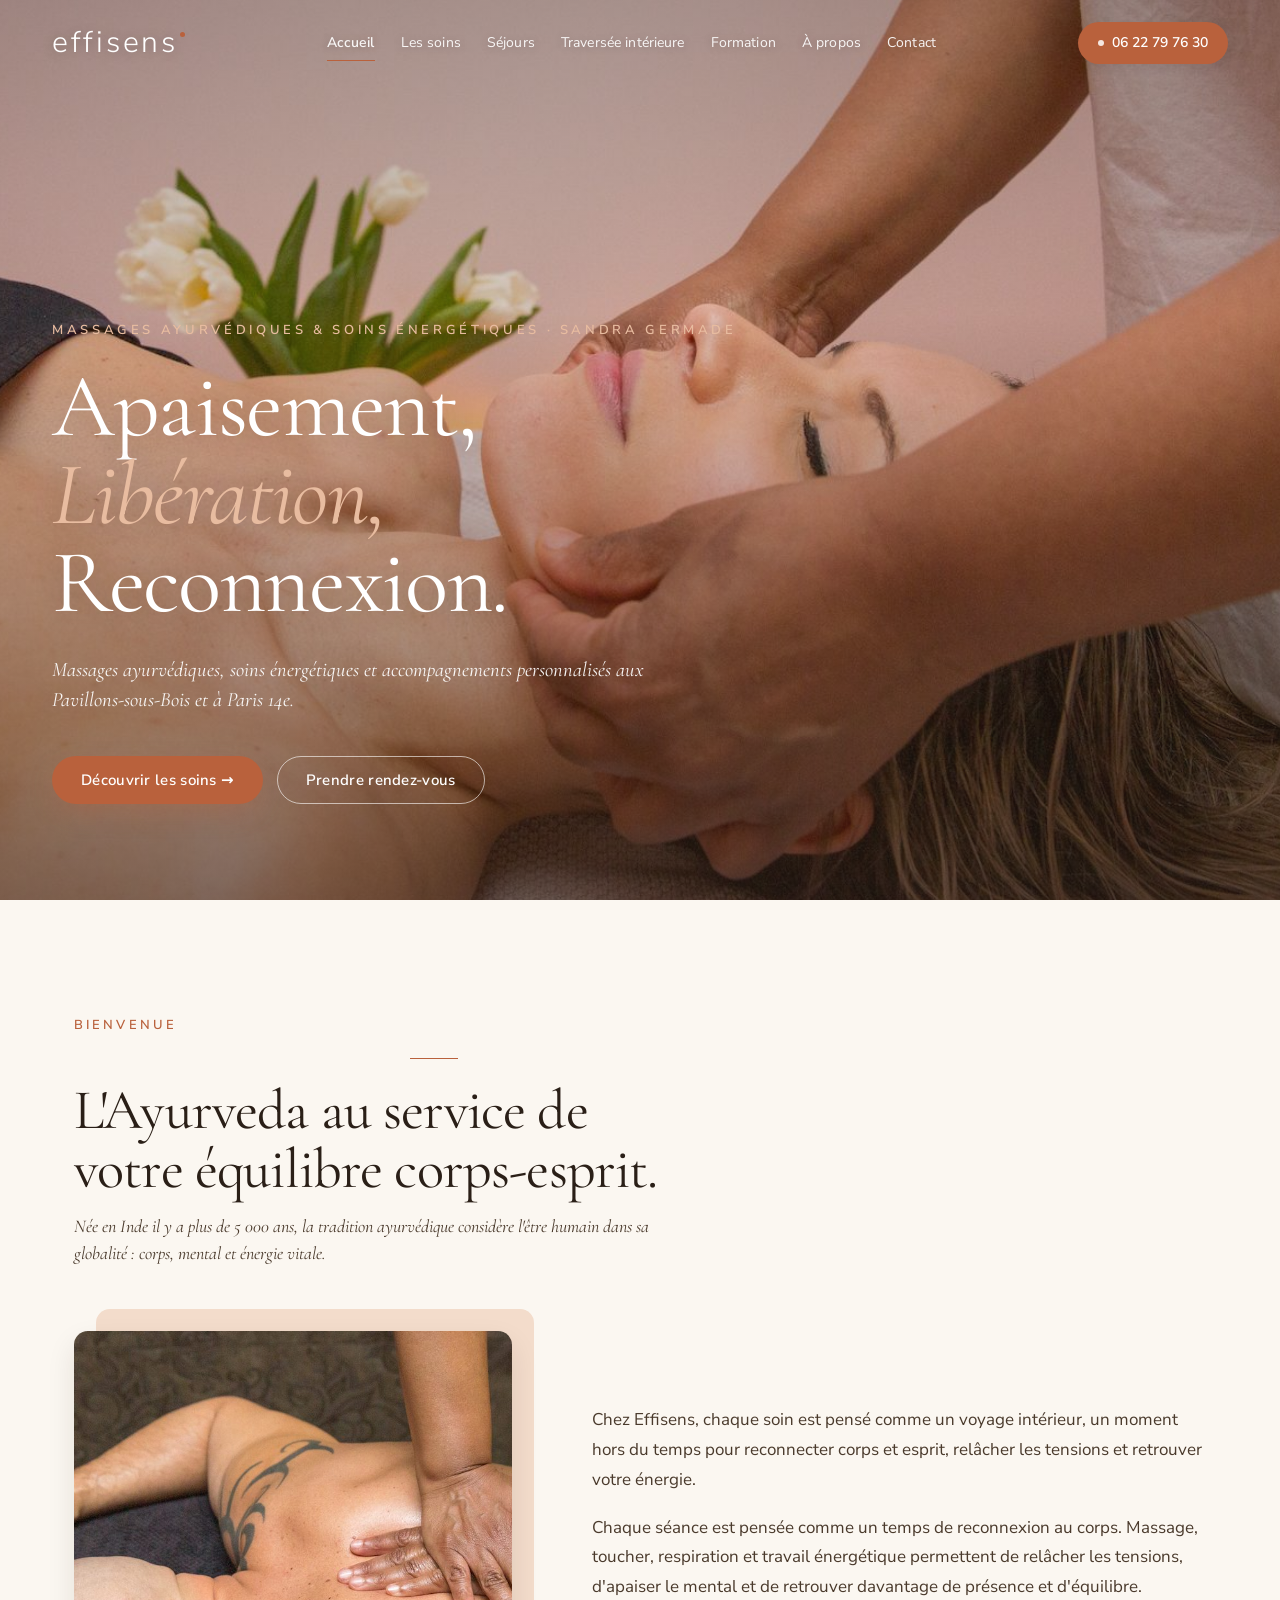
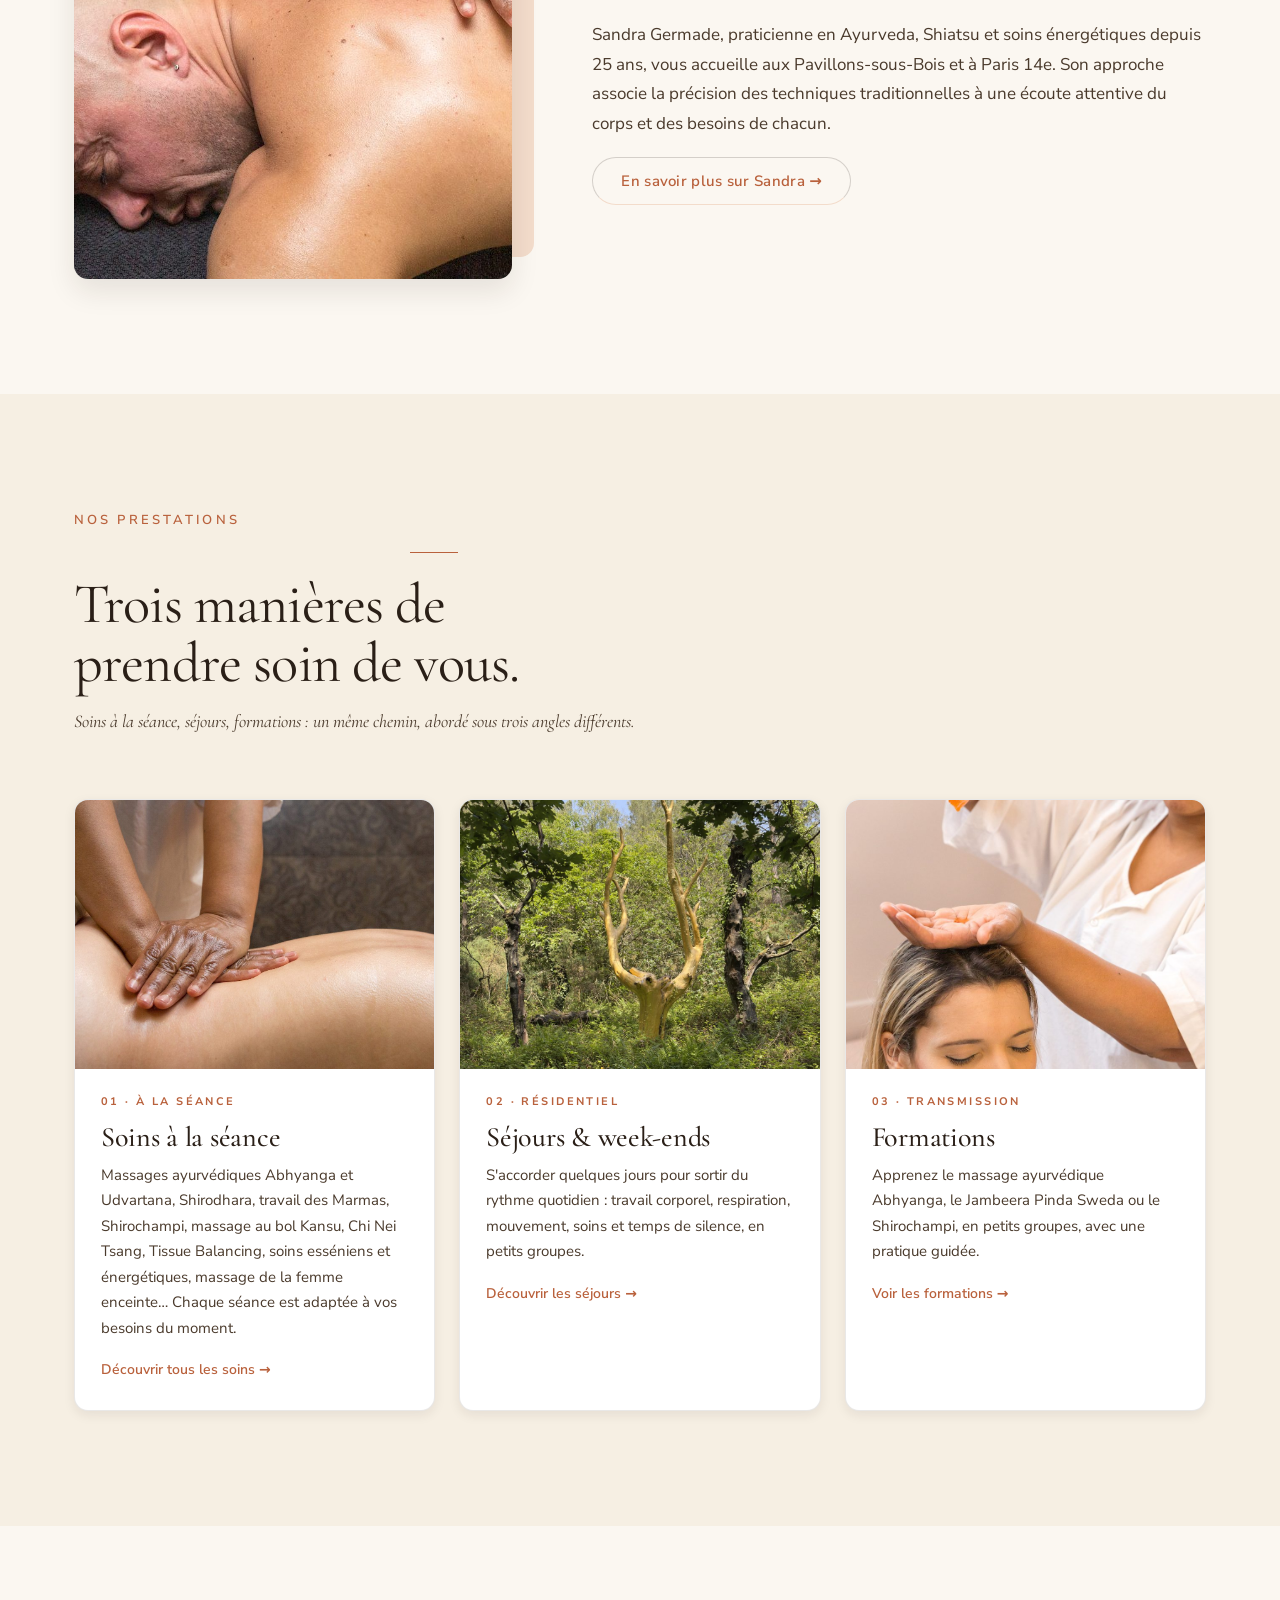
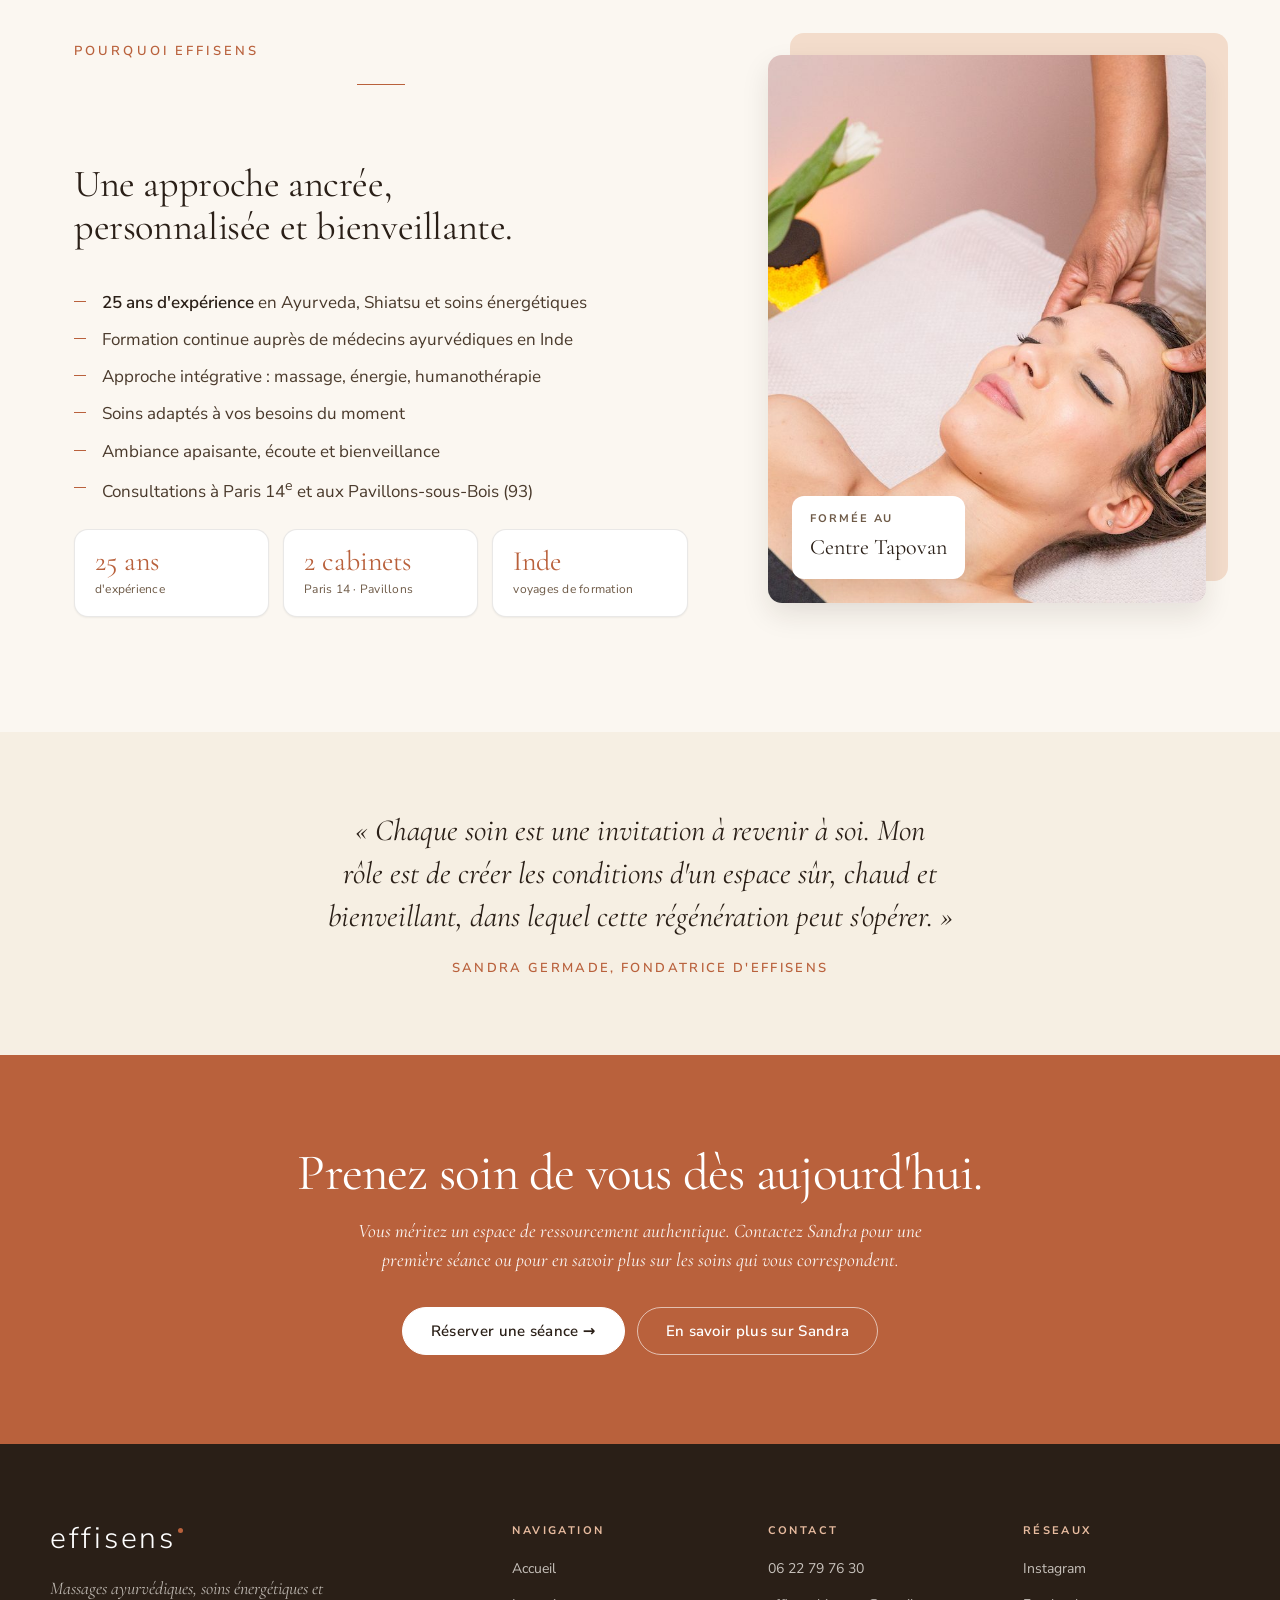
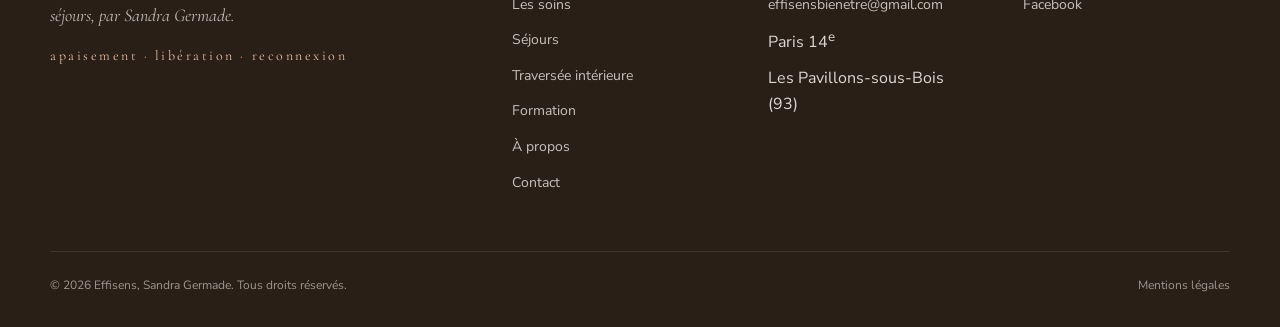
==== commit 480fd068: "Mise à jour des textes du site : soins, séjours, Traversée intérieure, formations" ====
--- a/index.html
+++ b/index.html
@@ -3,7 +3,7 @@
 <head>
   <meta charset="utf-8">
   <title>Effisens | Massages Ayurvédiques &amp; Soins Bien-Être – Paris &amp; IDF</title>
-  <meta name="description" content="Découvrez Effisens : massages ayurvédiques, soins énergétiques, cures de bien-être et formations à Les Pavillons-sous-Bois et Paris 14e. Réservez votre séance dès aujourd'hui.">
+  <meta name="description" content="Découvrez Effisens : massages ayurvédiques, soins énergétiques, séjours et formations à Les Pavillons-sous-Bois et Paris 14e. Réservez votre séance dès aujourd'hui.">
   <meta name="viewport" content="width=device-width, initial-scale=1">
   <link rel="canonical" href="https://www.effisens.fr/">
   <link rel="icon" type="image/png" href="assets/img/schirchampi-icon.png">
@@ -14,7 +14,7 @@
   <meta property="og:locale" content="fr_FR">
   <meta property="og:site_name" content="Effisens">
   <meta property="og:title" content="Effisens, Massages Ayurvédiques &amp; Soins de Bien-Être">
-  <meta property="og:description" content="Sandra Germade, praticienne certifiée en ayurveda et shiatsu depuis plus de 20 ans, vous accueille à Paris 14e et Les Pavillons-sous-Bois.">
+  <meta property="og:description" content="Sandra Germade, praticienne en Ayurveda, Shiatsu et soins énergétiques depuis 25 ans, vous accueille aux Pavillons-sous-Bois et à Paris 14e.">
   <meta property="og:url" content="https://www.effisens.fr/">
   <meta property="og:image" content="https://www.effisens.fr/assets/img/photos/abhyanga-1.jpg">
   <meta name="twitter:card" content="summary_large_image">
@@ -25,7 +25,7 @@
     "@context": "https://schema.org",
     "@type": ["LocalBusiness", "HealthAndBeautyBusiness"],
     "name": "Effisens",
-    "description": "Massages ayurvédiques, soins énergétiques, cures et formations en Île-de-France.",
+    "description": "Massages ayurvédiques, soins énergétiques, séjours et formations en Île-de-France.",
     "image": "https://www.effisens.fr/assets/img/photos/abhyanga-1.jpg",
     "url": "https://www.effisens.fr/",
     "telephone": "+33-6-22-79-76-30",
@@ -58,8 +58,8 @@
       <nav class="nav" aria-label="Navigation principale">
         <a href="index.html" class="active">Accueil</a>
         <a href="les-soins.html">Les soins</a>
-        <a href="les-cures.html">Les cures</a>
-        <a href="bretagne-secrete.html">Bretagne secrète</a>
+        <a href="les-cures.html">Séjours</a>
+        <a href="bretagne-secrete.html">Traversée intérieure</a>
         <a href="formation.html">Formation</a>
         <a href="a-propos.html">À propos</a>
         <a href="contact.html">Contact</a>
@@ -77,11 +77,10 @@
     <div class="hero__overlay"></div>
     <div class="hero__inner">
       <div class="hero__body">
-        <p class="hero__eyebrow reveal">accompagnement ayurvédique · sandra germade</p>
+        <p class="hero__eyebrow reveal">Massages ayurvédiques &amp; soins énergétiques · Sandra Germade</p>
         <h1 class="hero__title reveal">Apaisement,<br><em>Libération,</em><br>Reconnexion.</h1>
         <p class="hero__lede reveal">
-          Massages ayurvédiques, soins énergétiques et cures résidentielles –
-          à Paris 14, aux Pavillons-sous-Bois et en pleine nature.
+          Massages ayurvédiques, soins énergétiques et accompagnements personnalisés aux Pavillons-sous-Bois et à Paris 14e.
         </p>
         <div class="hero__ctas reveal">
           <a class="btn btn-primary" href="les-soins.html">Découvrir les soins  →</a>
@@ -99,7 +98,7 @@
         <hr class="rule">
         <h2>L'Ayurveda au service de votre équilibre corps-esprit.</h2>
         <p class="lede">
-          Née en Inde il y a plus de 5 000 ans, la médecine ayurvédique considère l'être humain dans sa globalité : corps, mental et énergie vitale.
+          Née en Inde il y a plus de 5 000 ans, la tradition ayurvédique considère l'être humain dans sa globalité : corps, mental et énergie vitale.
         </p>
       </div>
 
@@ -113,15 +112,15 @@
         <div class="prose reveal">
           <p>
             Chez Effisens, chaque soin est pensé comme un voyage intérieur, un moment hors du temps pour reconnecter corps et esprit,
-            dissoudre les tensions et retrouver votre vitalité naturelle.
+            relâcher les tensions et retrouver votre énergie.
           </p>
           <p>
-            Que vous souhaitiez vous libérer du stress, prendre soin de votre corps, ou vous engager dans une véritable démarche de santé holistique,
-            vous trouverez ici un soin adapté à vos besoins.
+            Chaque séance est pensée comme un temps de reconnexion au corps.
+            Massage, toucher, respiration et travail énergétique permettent de relâcher les tensions, d'apaiser le mental et de retrouver davantage de présence et d'équilibre.
           </p>
           <p>
-            Sandra Germade, praticienne certifiée en ayurveda et shiatsu depuis plus de vingt ans,
-            vous accueille aux Pavillons-sous-Bois et à Paris 14e pour des soins profondément régénérants.
+            Sandra Germade, praticienne en Ayurveda, Shiatsu et soins énergétiques depuis 25 ans, vous accueille aux Pavillons-sous-Bois et à Paris 14e.
+            Son approche associe la précision des techniques traditionnelles à une écoute attentive du corps et des besoins de chacun.
           </p>
           <a class="btn btn-ghost" href="a-propos.html">En savoir plus sur Sandra  →</a>
         </div>
@@ -137,7 +136,7 @@
         <hr class="rule">
         <h2>Trois manières de prendre soin de vous.</h2>
         <p class="lede">
-          Soins à la séance, cures résidentielles, formations, un même chemin, abordé sous trois angles différents.
+          Soins à la séance, séjours, formations : un même chemin, abordé sous trois angles différents.
         </p>
       </div>
 
@@ -147,18 +146,18 @@
           <div class="card__body">
             <div class="card__eyebrow">01 · à la séance</div>
             <h3 class="card__title">Soins à la séance</h3>
-            <p>Massages ayurvédiques, shiatsu, soins crâniens, massage femme enceinte, réflexologie plantaire au bol Kansu… Chaque séance est personnalisée selon votre constitution.</p>
+            <p>Massages ayurvédiques Abhyanga et Udvartana, Shirodhara, travail des Marmas, Shirochampi, massage au bol Kansu, Chi Nei Tsang, Tissue Balancing, soins esséniens et énergétiques, massage de la femme enceinte… Chaque séance est adaptée à vos besoins du moment.</p>
             <a class="card__cta" href="les-soins.html">Découvrir tous les soins  →</a>
           </div>
         </article>
 
         <article class="card reveal">
-          <div class="card__media"><img src="assets/img/broceliande/foret-lumiere.jpg" alt="Cure ayurvédique Effisens en forêt de Brocéliande"></div>
+          <div class="card__media"><img src="assets/img/broceliande/foret-lumiere.jpg" alt="Séjour Effisens en forêt de Brocéliande"></div>
           <div class="card__body">
             <div class="card__eyebrow">02 · résidentiel</div>
-            <h3 class="card__title">Cures &amp; week-ends</h3>
-            <p>Pause en profondeur : nos week-ends à la mer ou à la campagne combinent massages, marche, cuisine ayurvédique et ateliers bien-être.</p>
-            <a class="card__cta" href="les-cures.html">Explorer les cures  →</a>
+            <h3 class="card__title">Séjours &amp; week-ends</h3>
+            <p>S'accorder quelques jours pour sortir du rythme quotidien : travail corporel, respiration, mouvement, soins et temps de silence, en petits groupes.</p>
+            <a class="card__cta" href="les-cures.html">Découvrir les séjours  →</a>
           </div>
         </article>
 
@@ -167,7 +166,7 @@
           <div class="card__body">
             <div class="card__eyebrow">03 · transmission</div>
             <h3 class="card__title">Formations</h3>
-            <p>Apprenez les bases du massage ayurvédique ou des soins énergétiques. Accessibles aux particuliers comme aux professionnels du bien-être.</p>
+            <p>Apprenez le massage ayurvédique Abhyanga, le Jambeera Pinda Sweda ou le Shirochampi, en petits groupes, avec une pratique guidée.</p>
             <a class="card__cta" href="formation.html">Voir les formations  →</a>
           </div>
         </article>
@@ -186,15 +185,15 @@
             <h2>Une approche ancrée, personnalisée et bienveillante.</h2>
           </div>
           <ul style="margin-top:24px">
-            <li>Plus de <strong>20 ans d'expertise</strong> en ayurveda et shiatsu</li>
+            <li><strong>25 ans d'expérience</strong> en Ayurveda, Shiatsu et soins énergétiques</li>
             <li>Formation continue auprès de médecins ayurvédiques en Inde</li>
             <li>Approche intégrative : massage, énergie, humanothérapie</li>
-            <li>Soins personnalisés selon votre constitution ayurvédique</li>
+            <li>Soins adaptés à vos besoins du moment</li>
             <li>Ambiance apaisante, écoute et bienveillance</li>
             <li>Consultations à Paris 14<sup>e</sup> et aux Pavillons-sous-Bois (93)</li>
           </ul>
           <div class="stats">
-            <div class="stat"><div class="num">20 ans</div><div class="lab">d'expérience</div></div>
+            <div class="stat"><div class="num">25 ans</div><div class="lab">d'expérience</div></div>
             <div class="stat"><div class="num">2 cabinets</div><div class="lab">Paris 14 · Pavillons</div></div>
             <div class="stat"><div class="num">Inde</div><div class="lab">voyages de formation</div></div>
           </div>
@@ -236,7 +235,7 @@
         <a href="index.html" class="wordmark-link" aria-label="effisens, accueil">
           <span class="wordmark" style="color:#fff">effisens</span><span class="wordmark-dot"></span>
         </a>
-        <p class="tagline">Massages ayurvédiques, soins énergétiques et cures résidentielles, par Sandra Germade.</p>
+        <p class="tagline">Massages ayurvédiques, soins énergétiques et séjours, par Sandra Germade.</p>
         <p class="mantra">apaisement · libération · reconnexion</p>
       </div>
       <div>
@@ -244,8 +243,8 @@
         <ul>
           <li><a href="index.html">Accueil</a></li>
           <li><a href="les-soins.html">Les soins</a></li>
-          <li><a href="les-cures.html">Les cures</a></li>
-          <li><a href="bretagne-secrete.html">Bretagne secrète</a></li>
+          <li><a href="les-cures.html">Séjours</a></li>
+          <li><a href="bretagne-secrete.html">Traversée intérieure</a></li>
           <li><a href="formation.html">Formation</a></li>
           <li><a href="a-propos.html">À propos</a></li>
           <li><a href="contact.html">Contact</a></li>
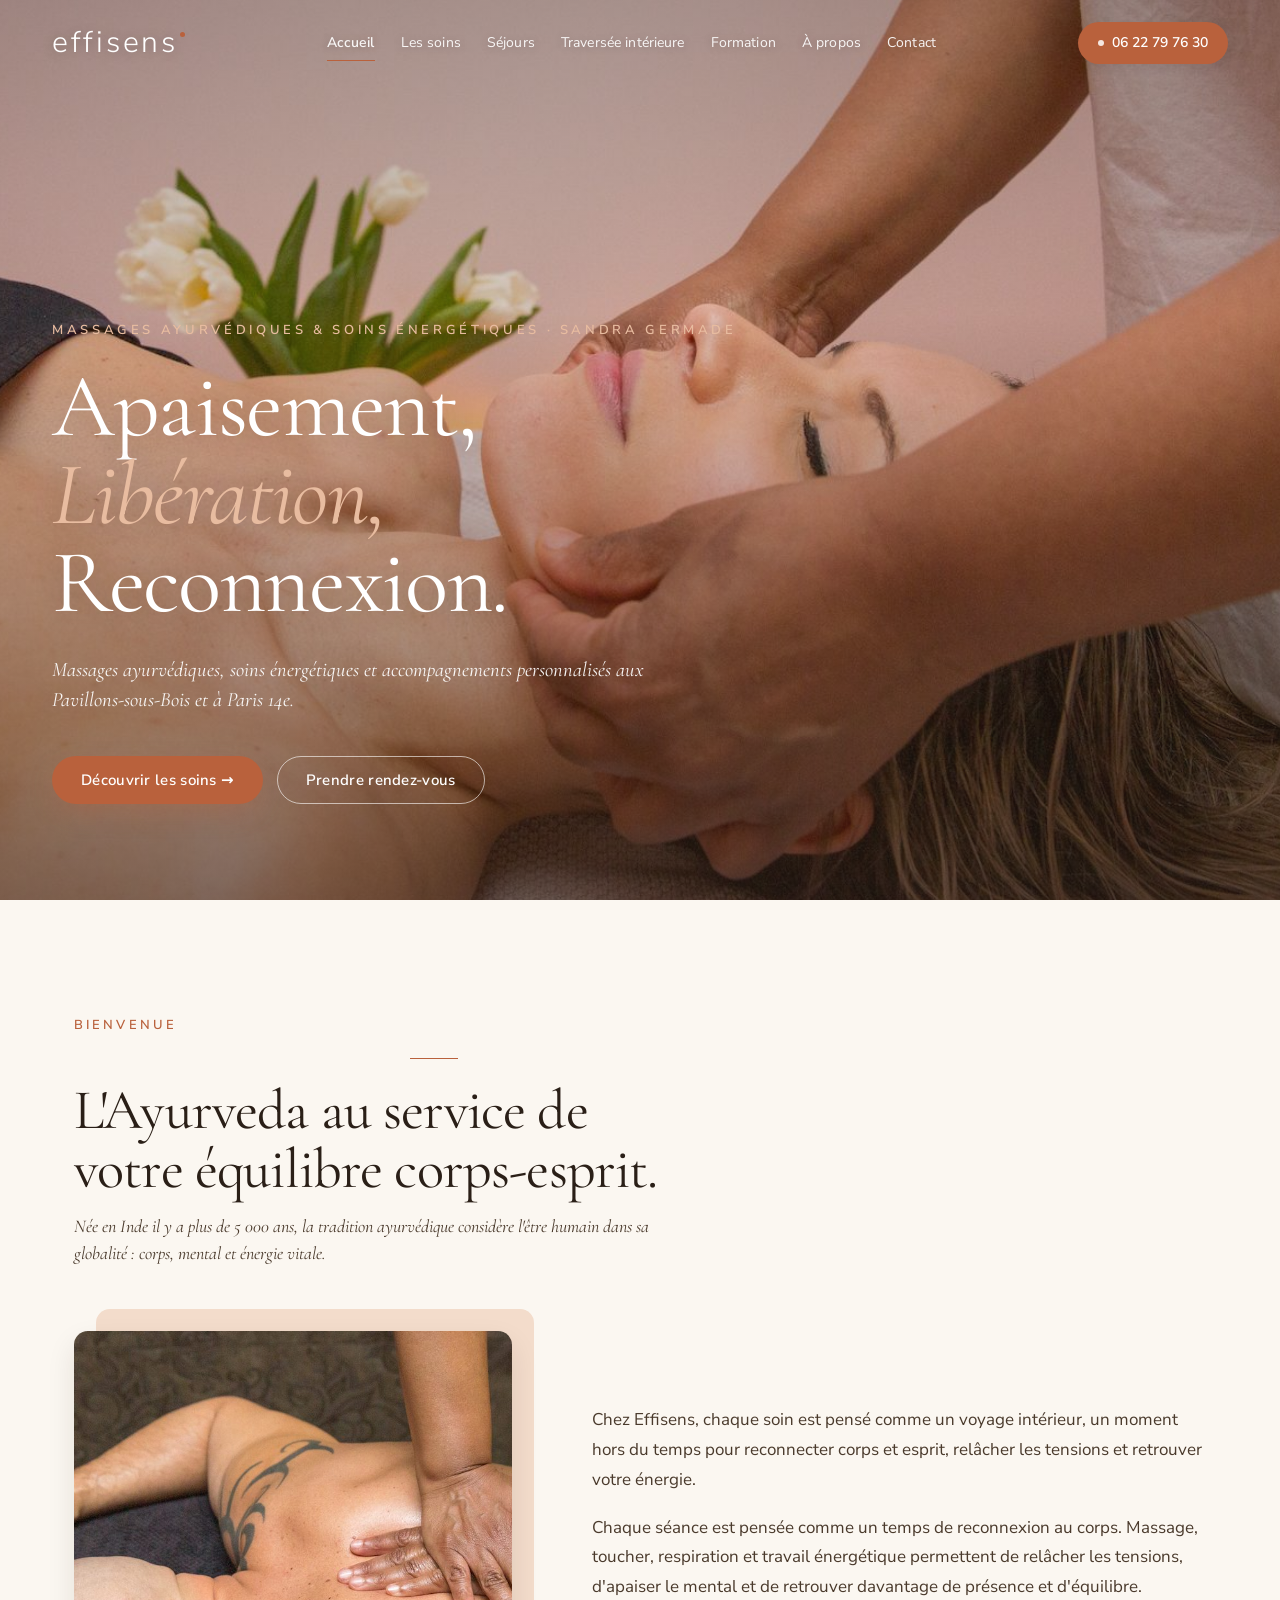
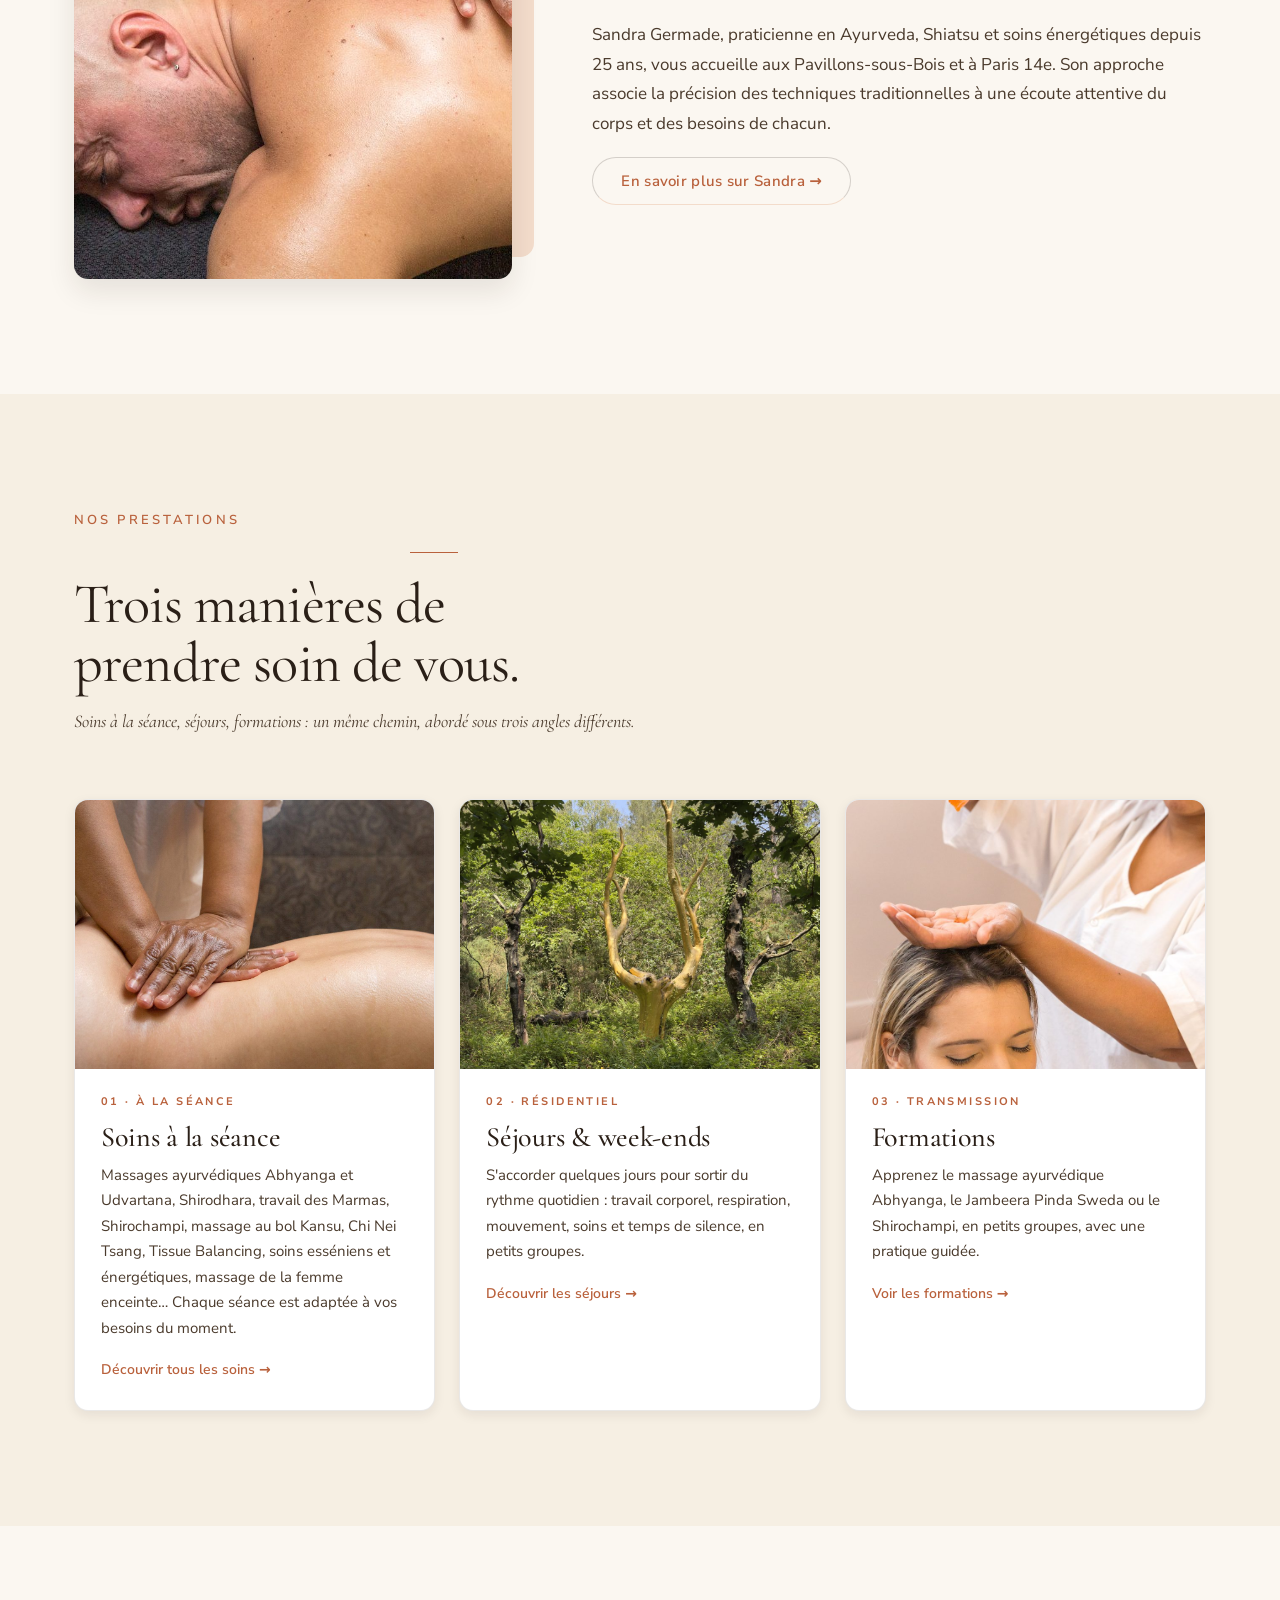
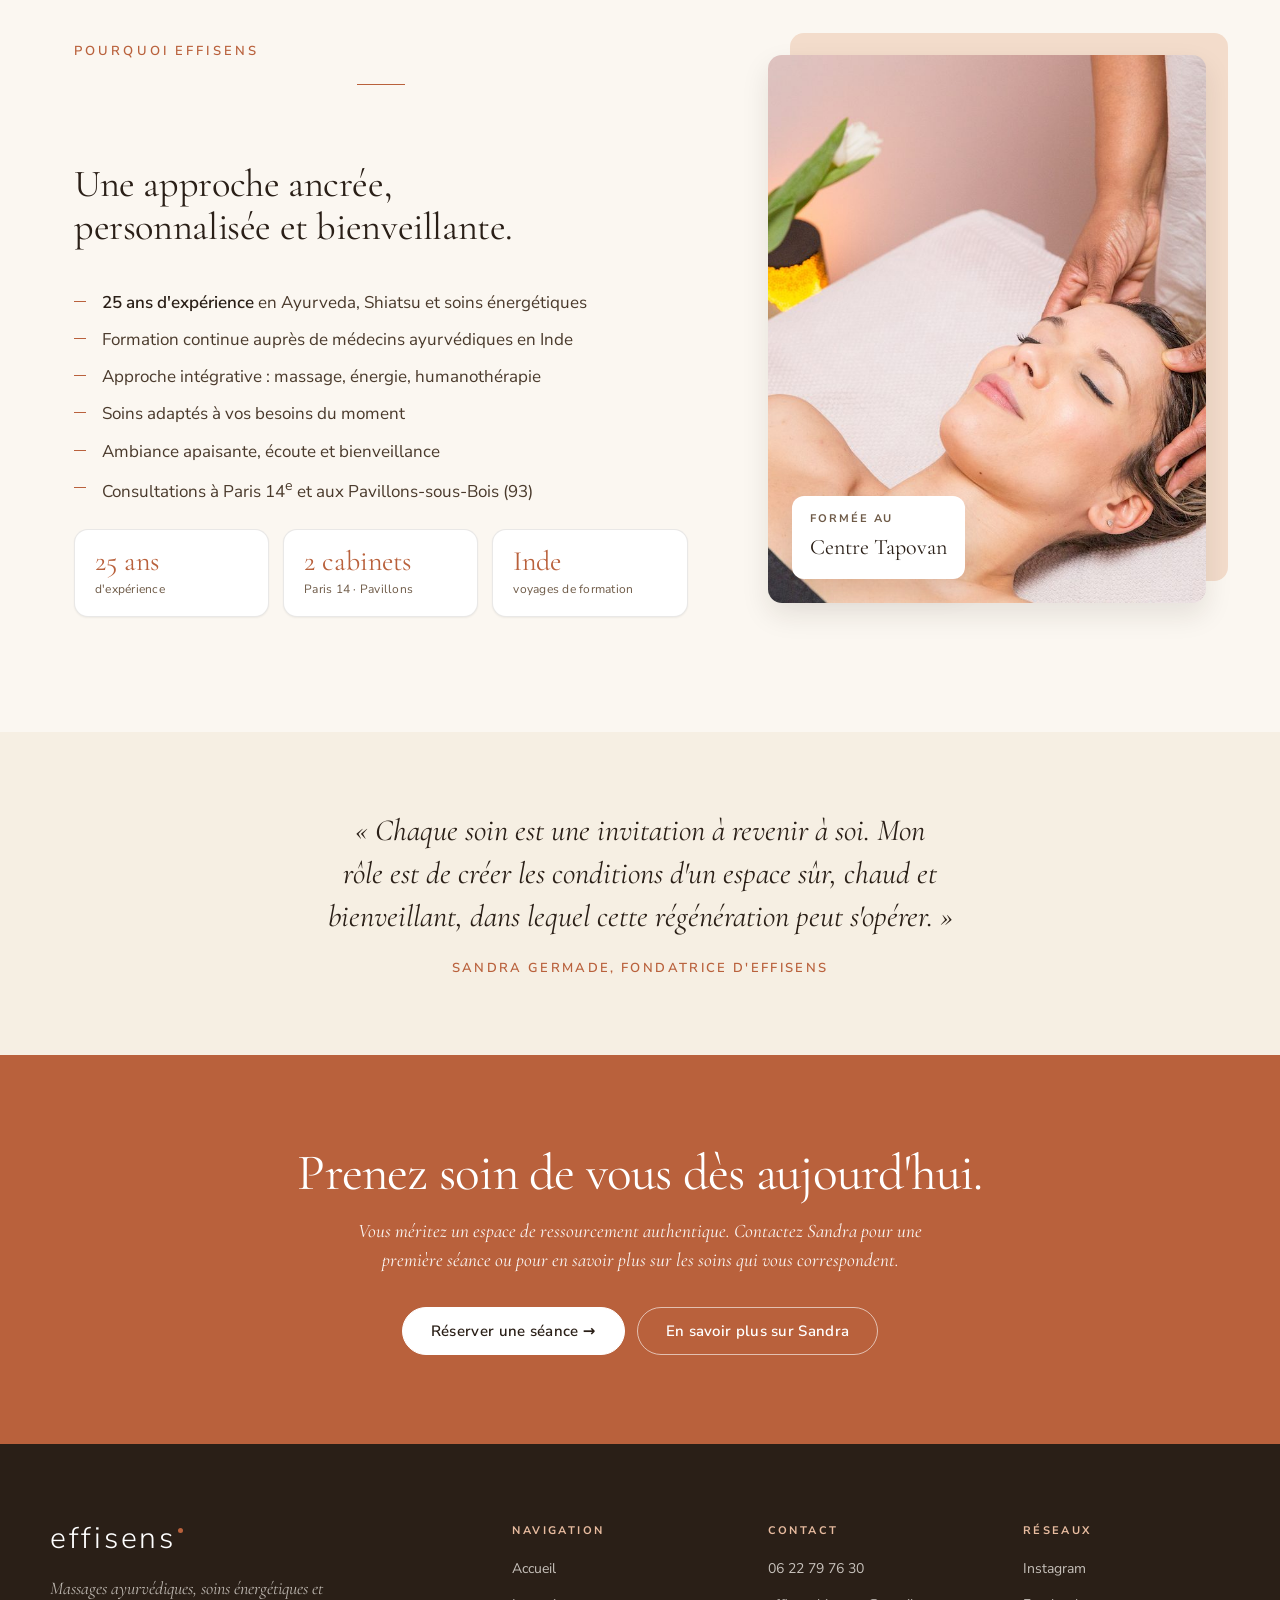
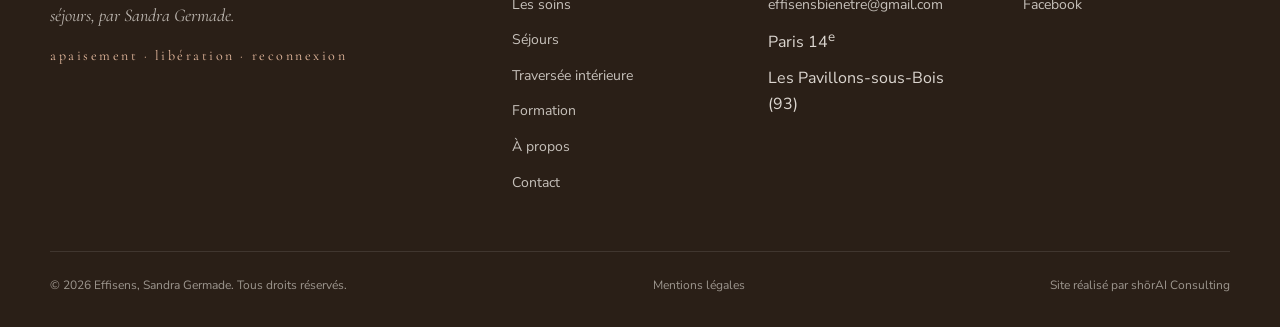
==== commit 75dd7c7a: "Ajout du crédit shōrAI dans le pied de page" ====
--- a/index.html
+++ b/index.html
@@ -270,6 +270,7 @@
     <div class="footer-bottom">
       <div>© <span id="year"></span> Effisens, Sandra Germade. Tous droits réservés.</div>
       <div><a href="mentions-legales.html">Mentions légales</a></div>
+      <div>Site réalisé par <a href="https://shorai-group.com/fr/" target="_blank" rel="noopener">shōrAI Consulting</a></div>
     </div>
   </footer>
 
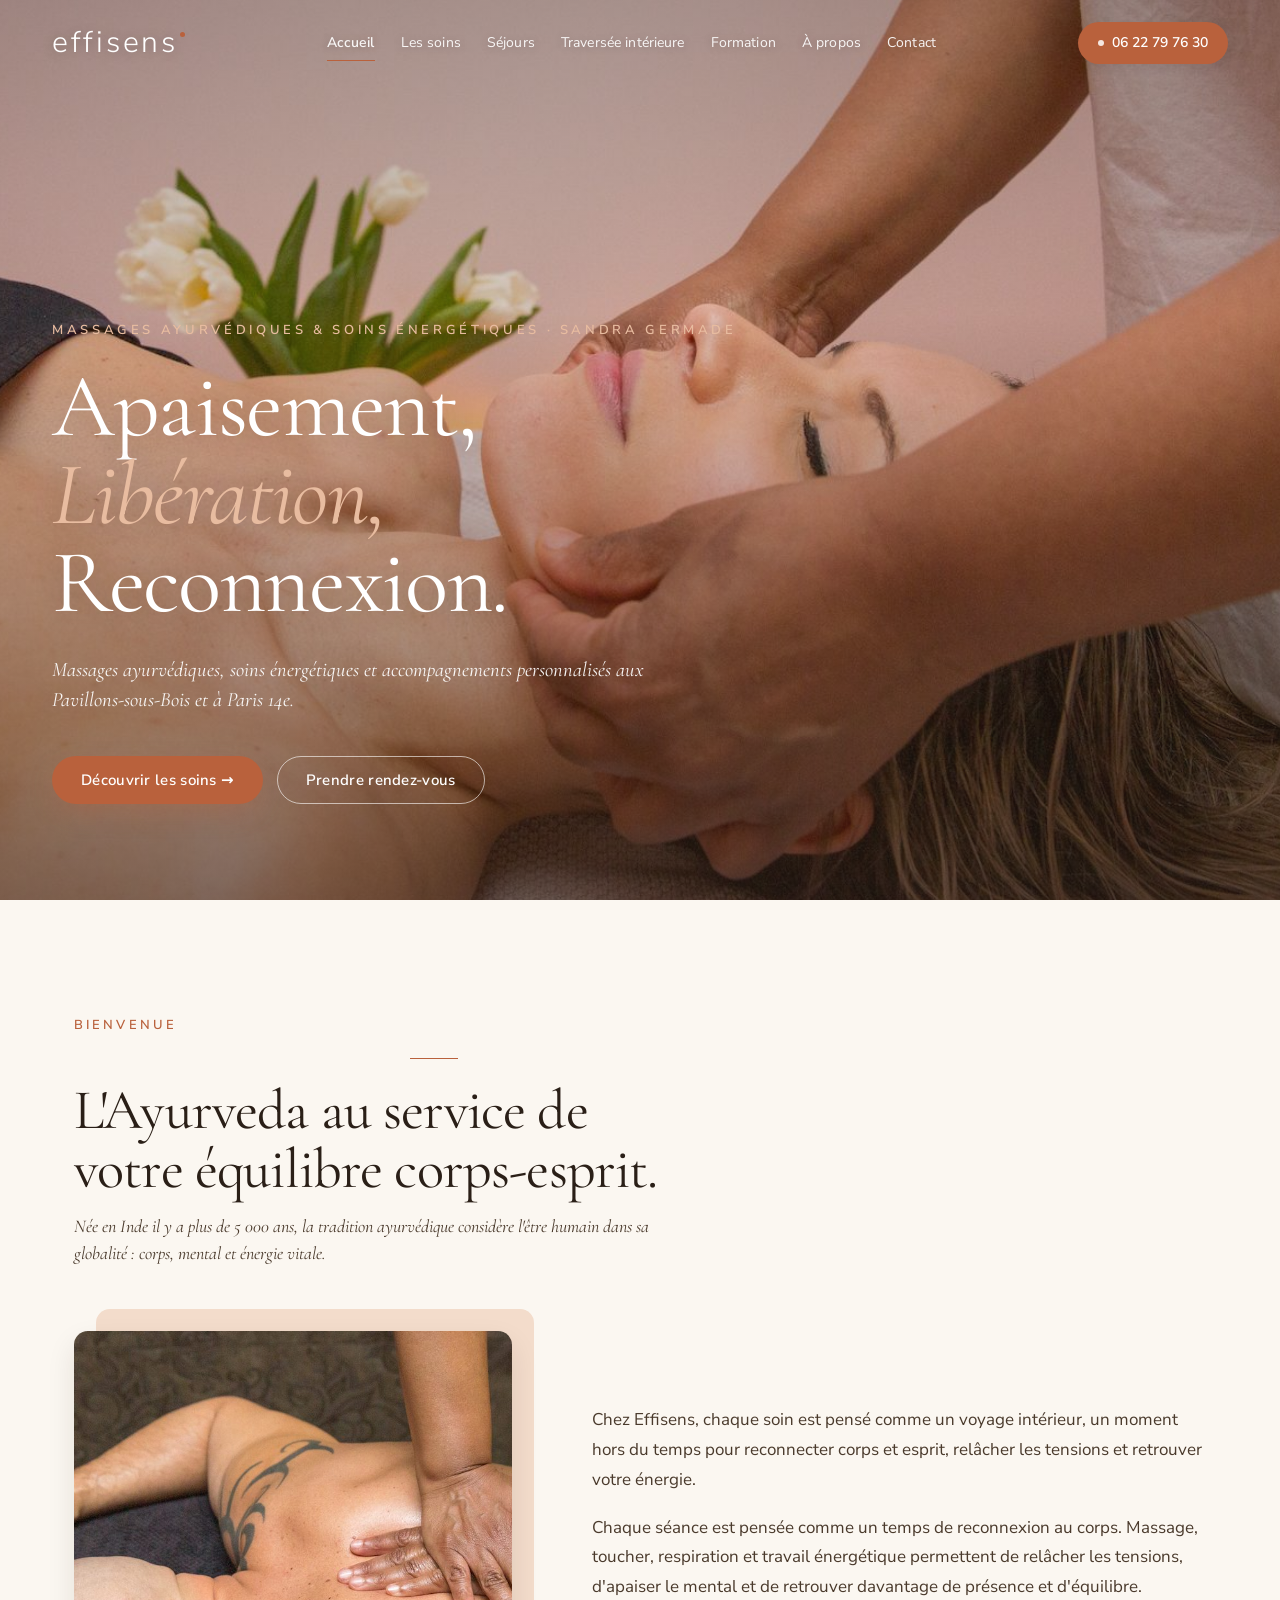
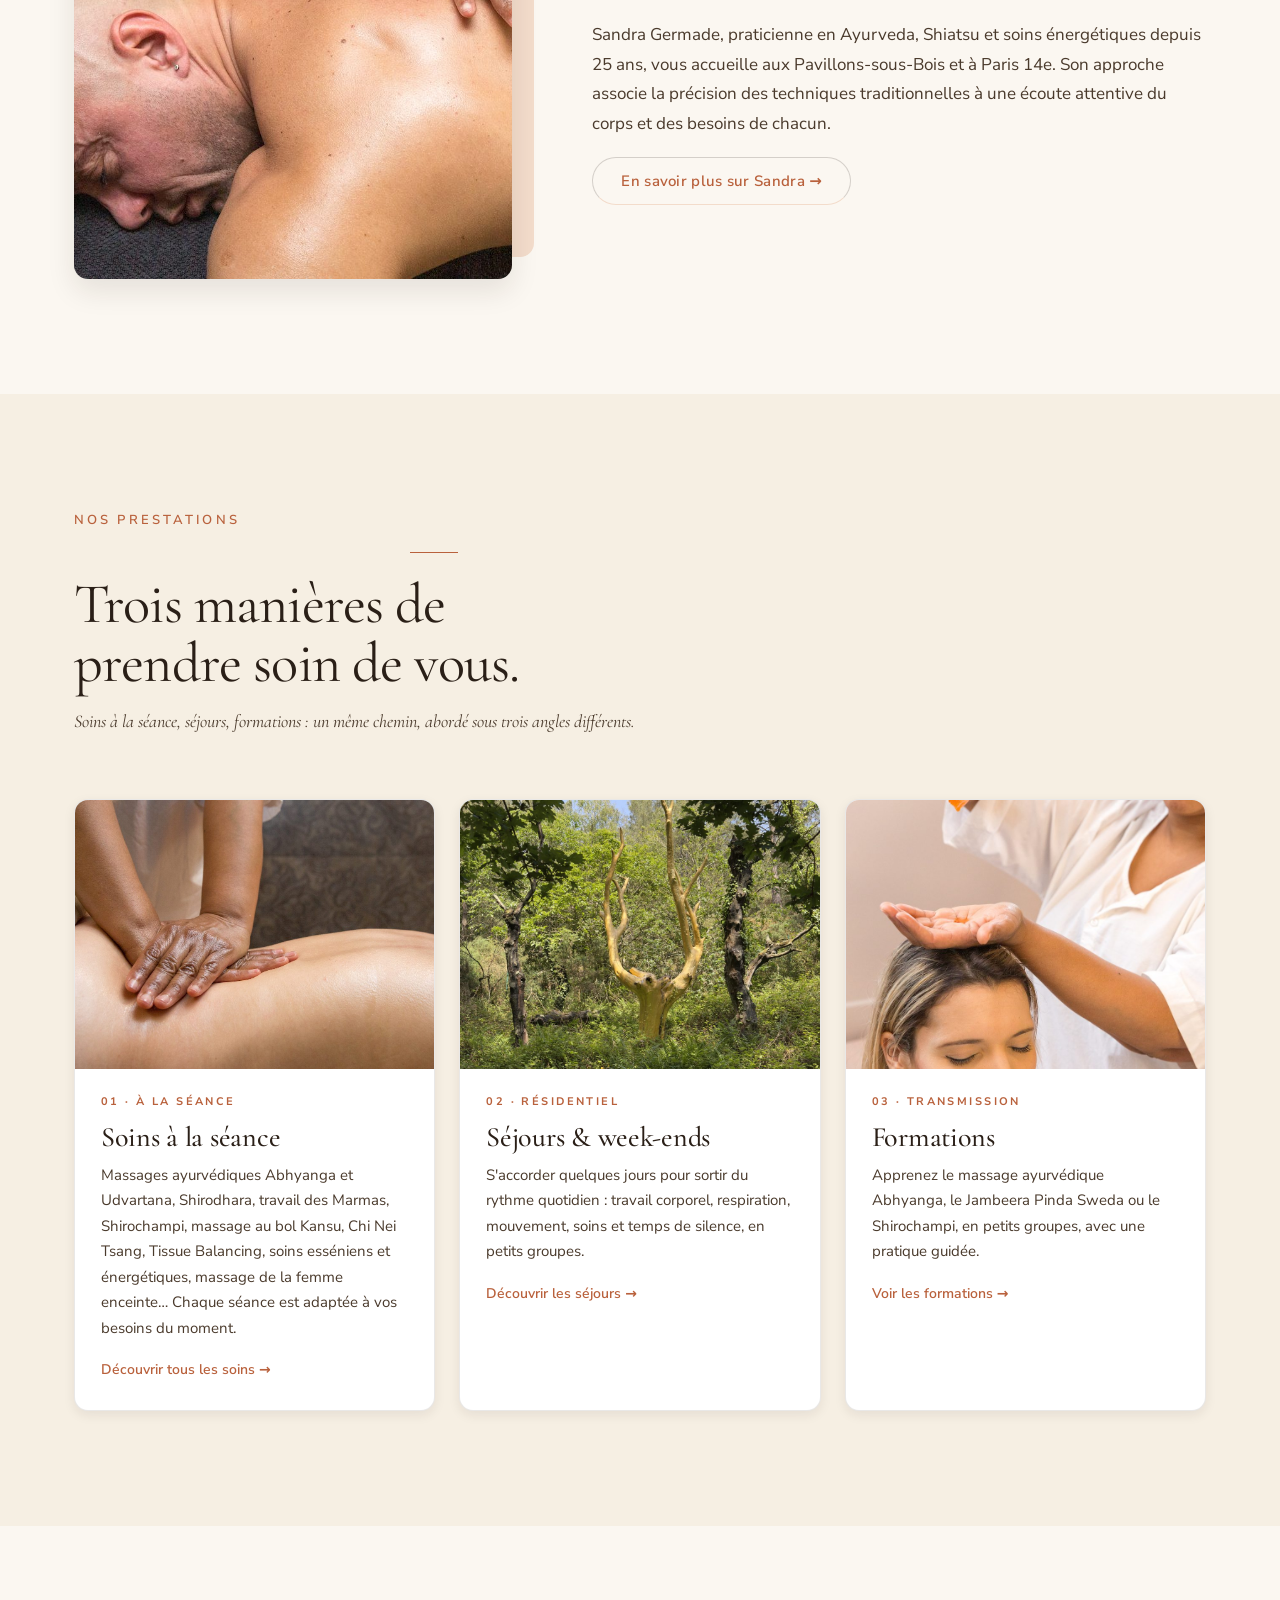
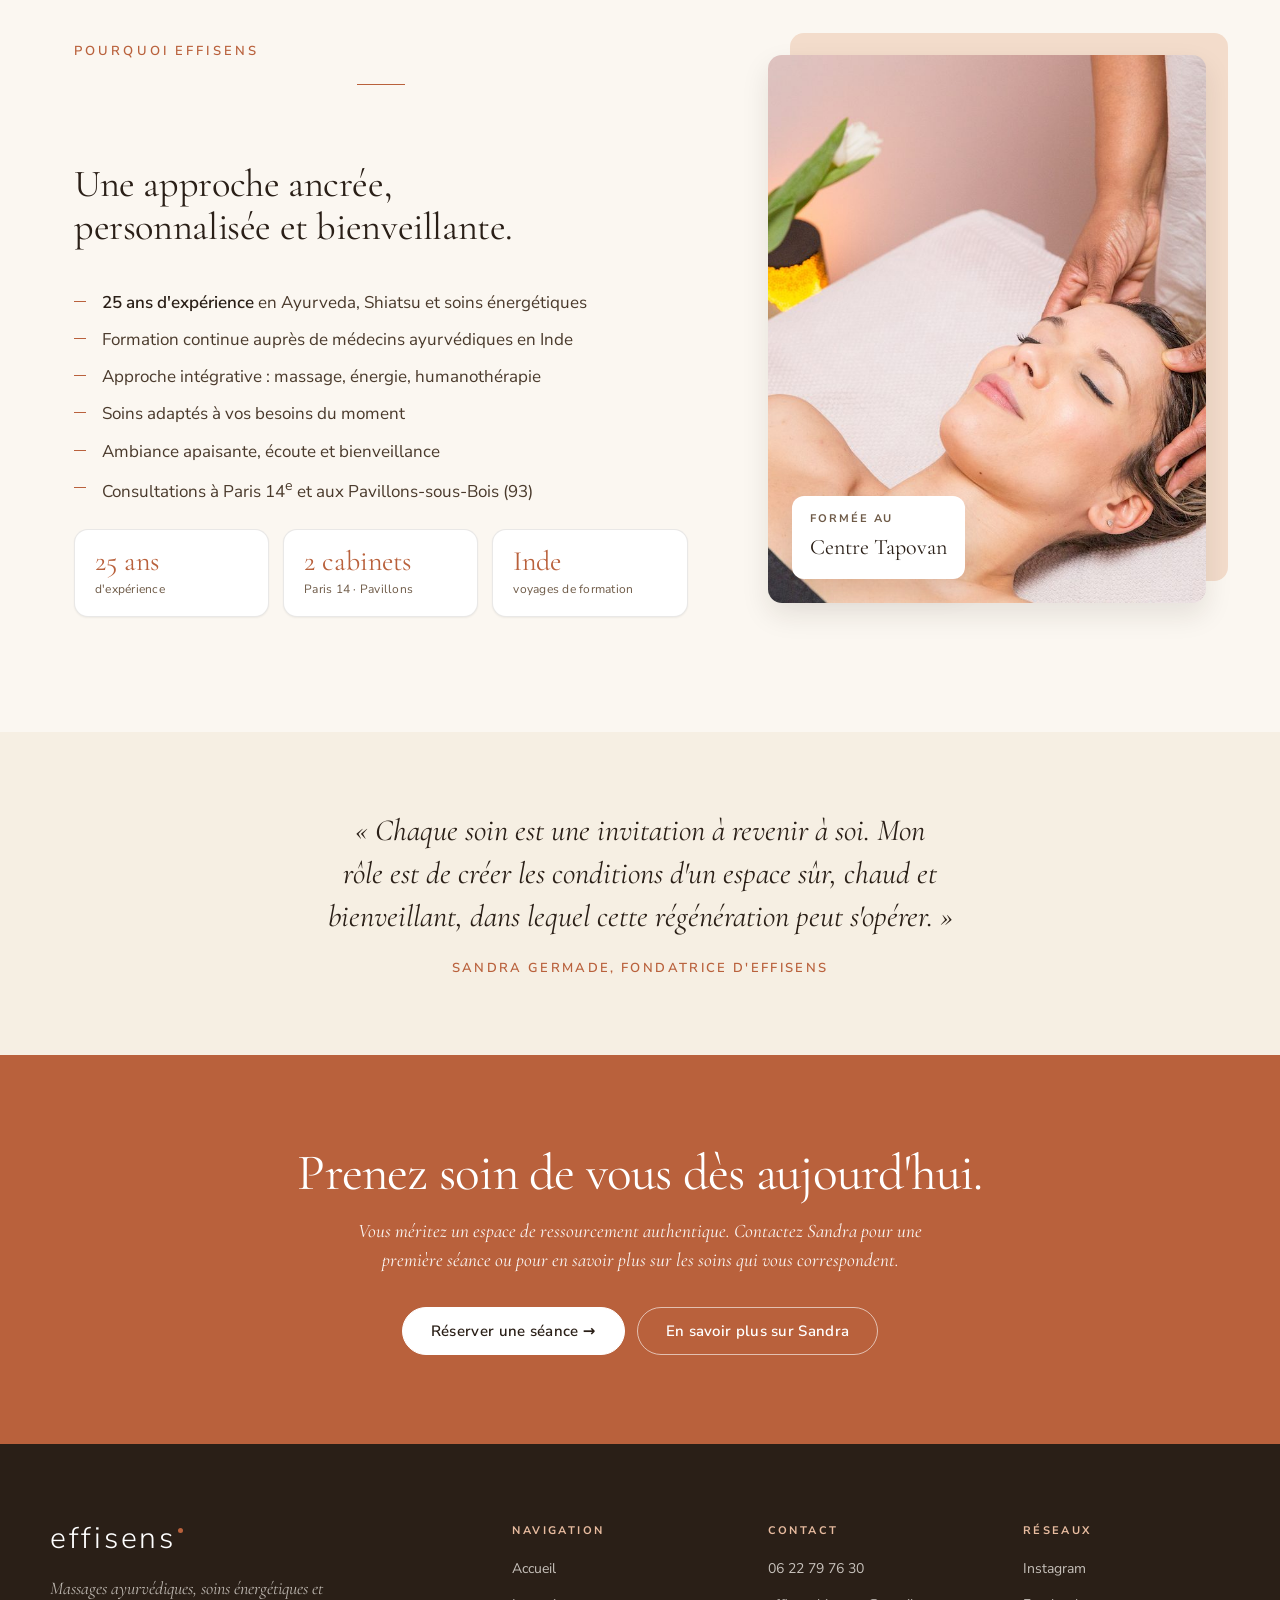
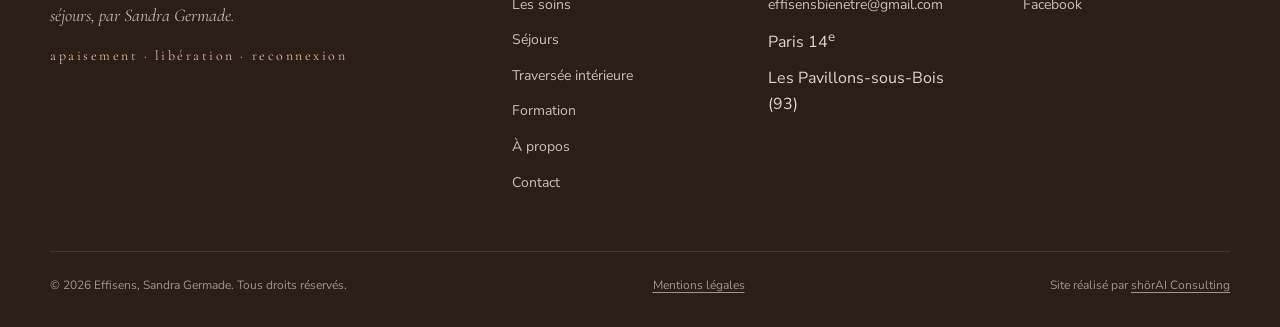
==== commit 40986b6c: "Mise à jour de la version des fichiers de style" ====
--- a/index.html
+++ b/index.html
@@ -7,7 +7,7 @@
   <meta name="viewport" content="width=device-width, initial-scale=1">
   <link rel="canonical" href="https://www.effisens.fr/">
   <link rel="icon" type="image/png" href="assets/img/schirchampi-icon.png">
-  <link rel="stylesheet" href="assets/css/site.css">
+  <link rel="stylesheet" href="assets/css/site.css?v=2">
 
   <!-- Open Graph -->
   <meta property="og:type" content="website">
@@ -275,6 +275,6 @@
   </footer>
 
   <script>document.getElementById('year').textContent = new Date().getFullYear();</script>
-  <script src="assets/js/site.js" defer></script>
+  <script src="assets/js/site.js?v=2" defer></script>
 </body>
 </html>
--- a/assets/css/site.css
+++ b/assets/css/site.css
@@ -625,3 +625,12 @@
   font-family: var(--font-body); font-size: 13px; font-weight: 600;
   color: var(--accent); letter-spacing: 0.18em; text-transform: uppercase;
 }
+
+/* ---------------- Correctif défilement ----------------
+   Certains hébergements (aperçu temporaire Hostinger) injectent
+   body { overflow-y: hidden } et html, body { height: 100% } : la page ne défile plus. */
+html, body { height: auto !important; min-height: 100%; }
+html, body { overflow-y: auto !important; }
+
+/* Crédit shōrAI */
+.footer-bottom a { color: inherit; text-decoration: underline; text-underline-offset: 3px; }
